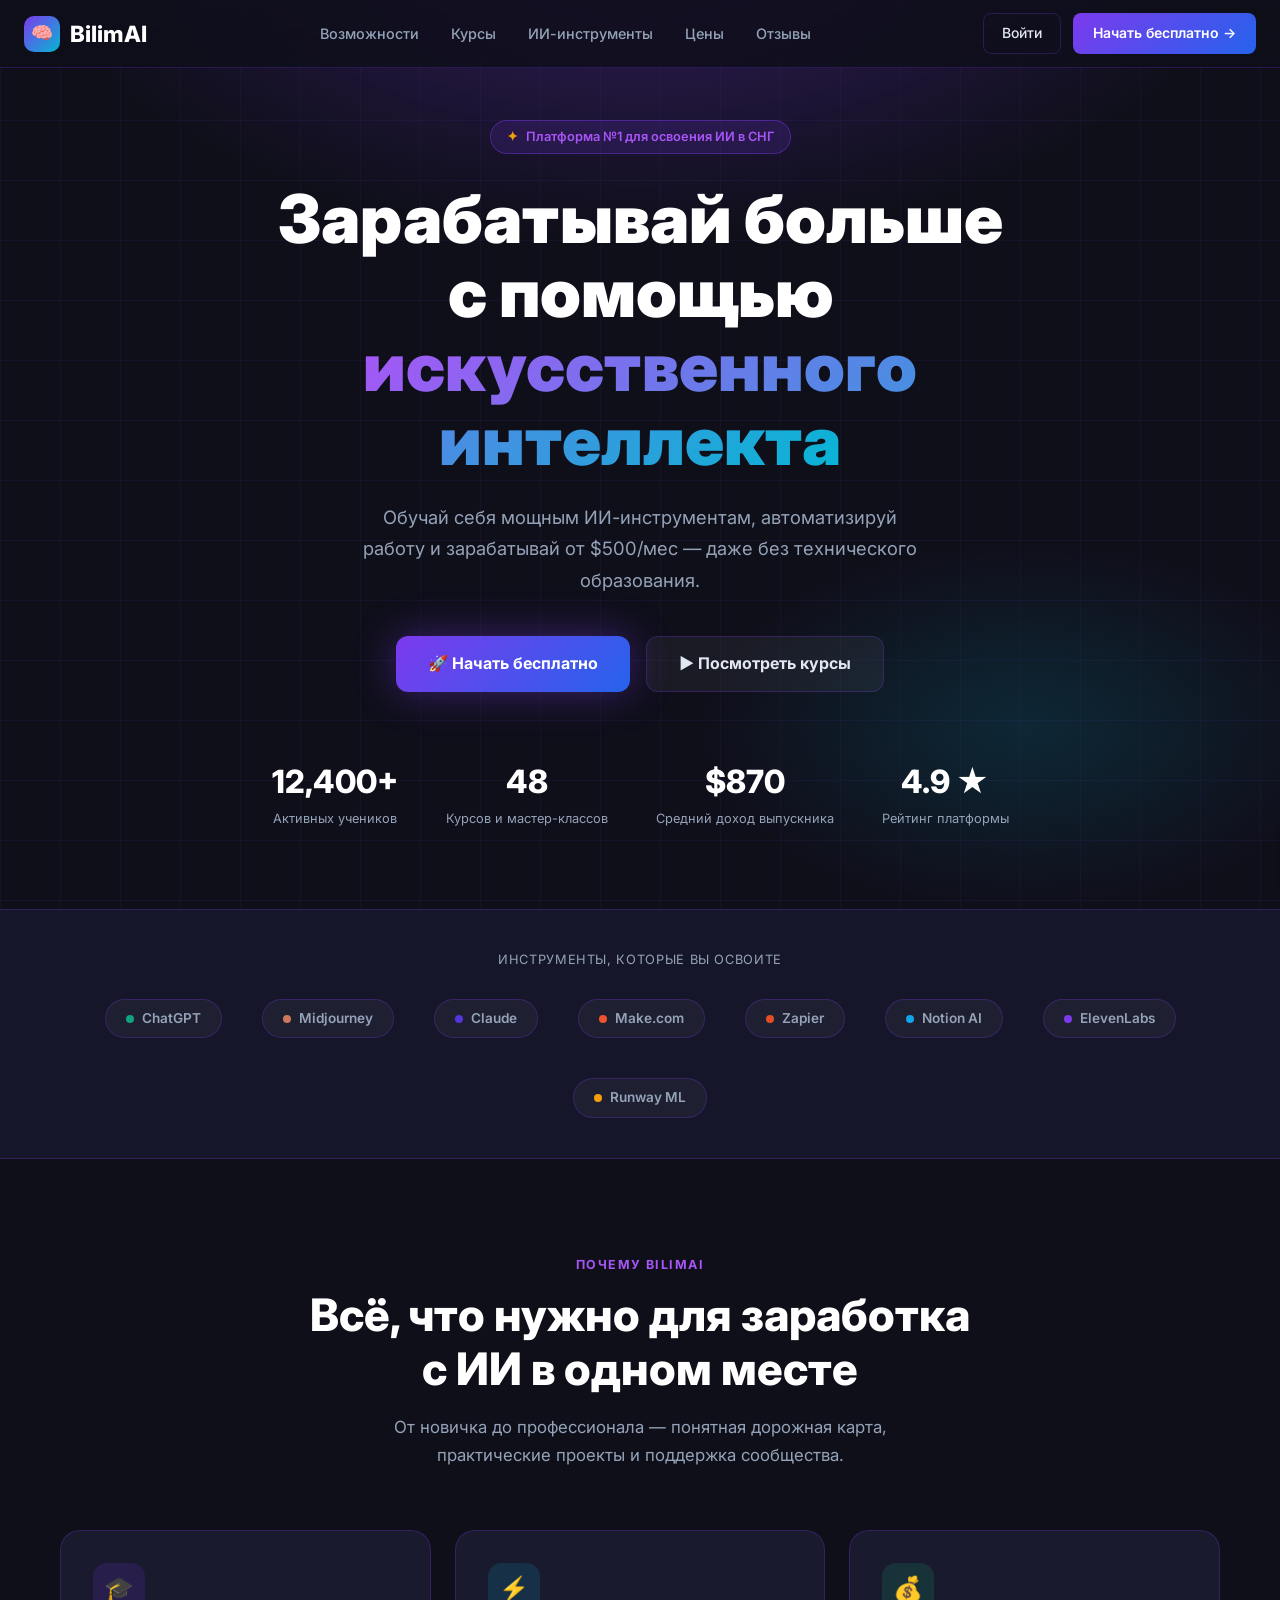
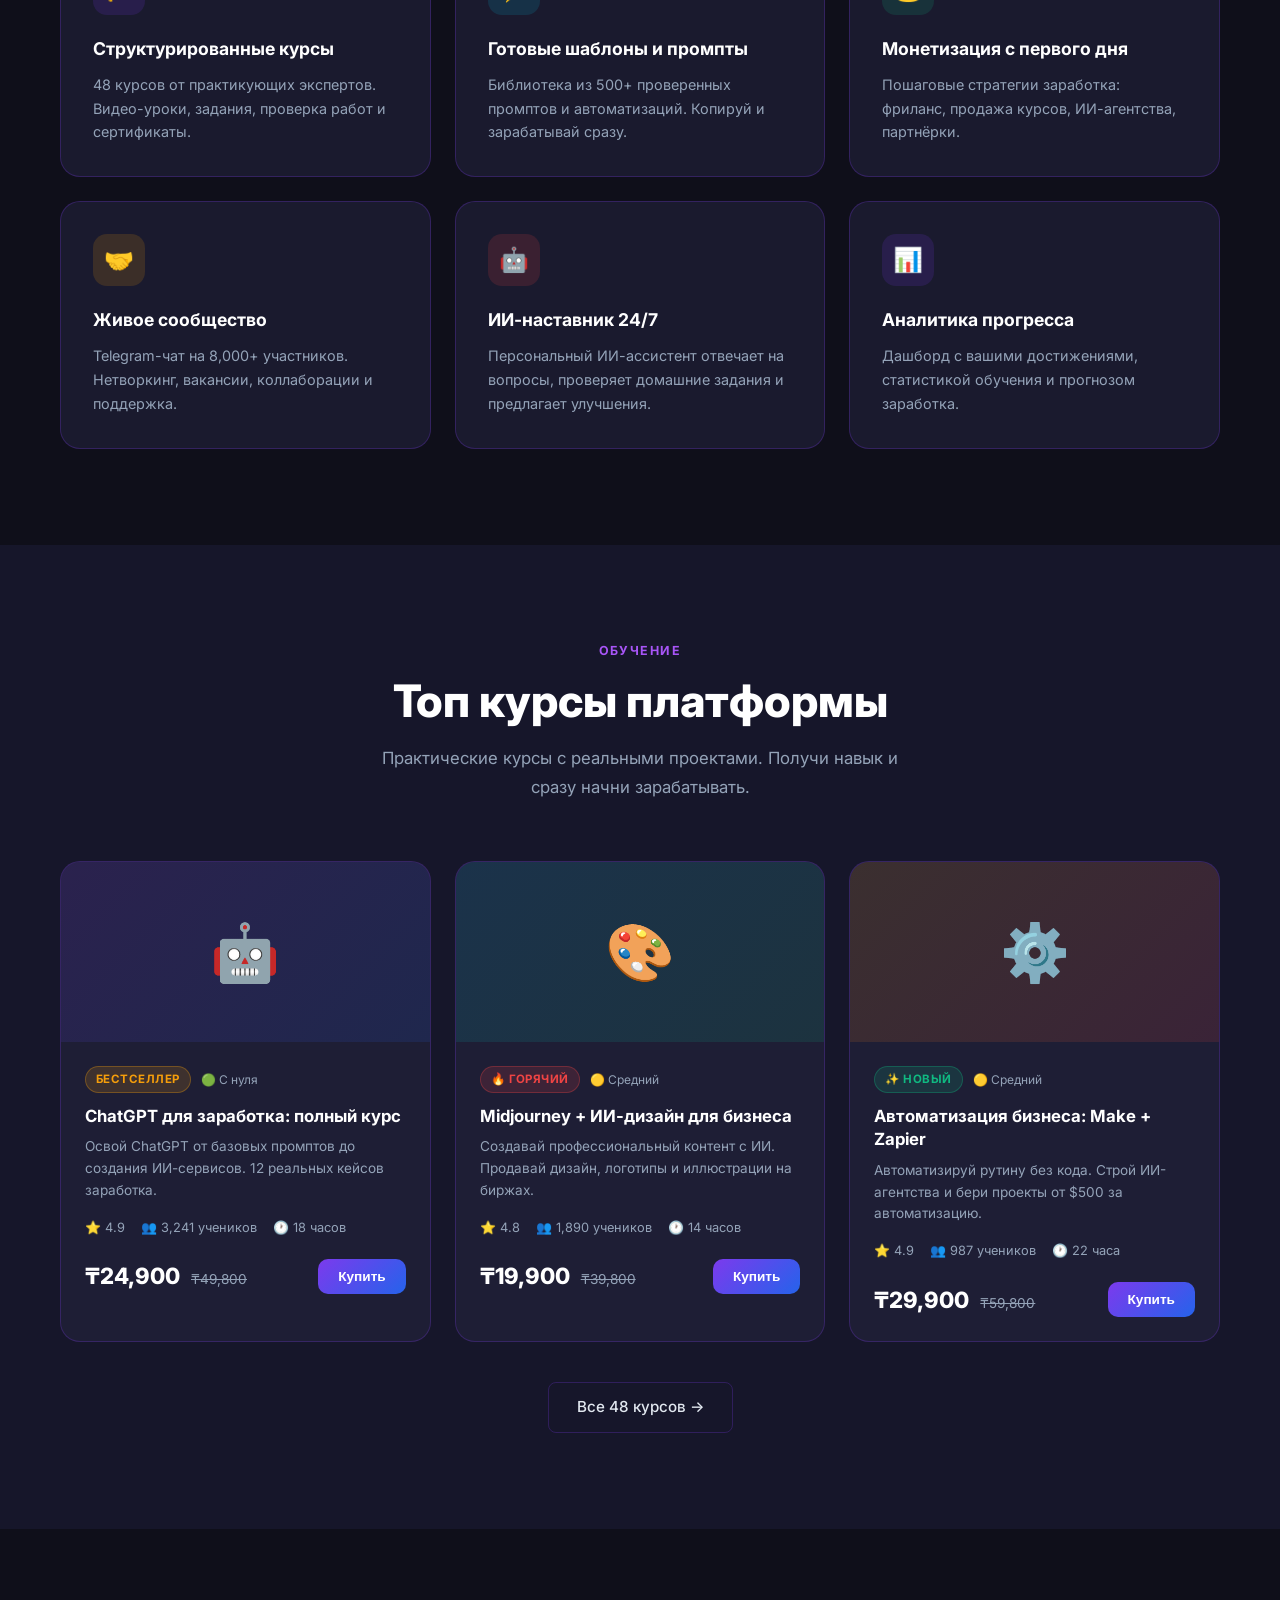
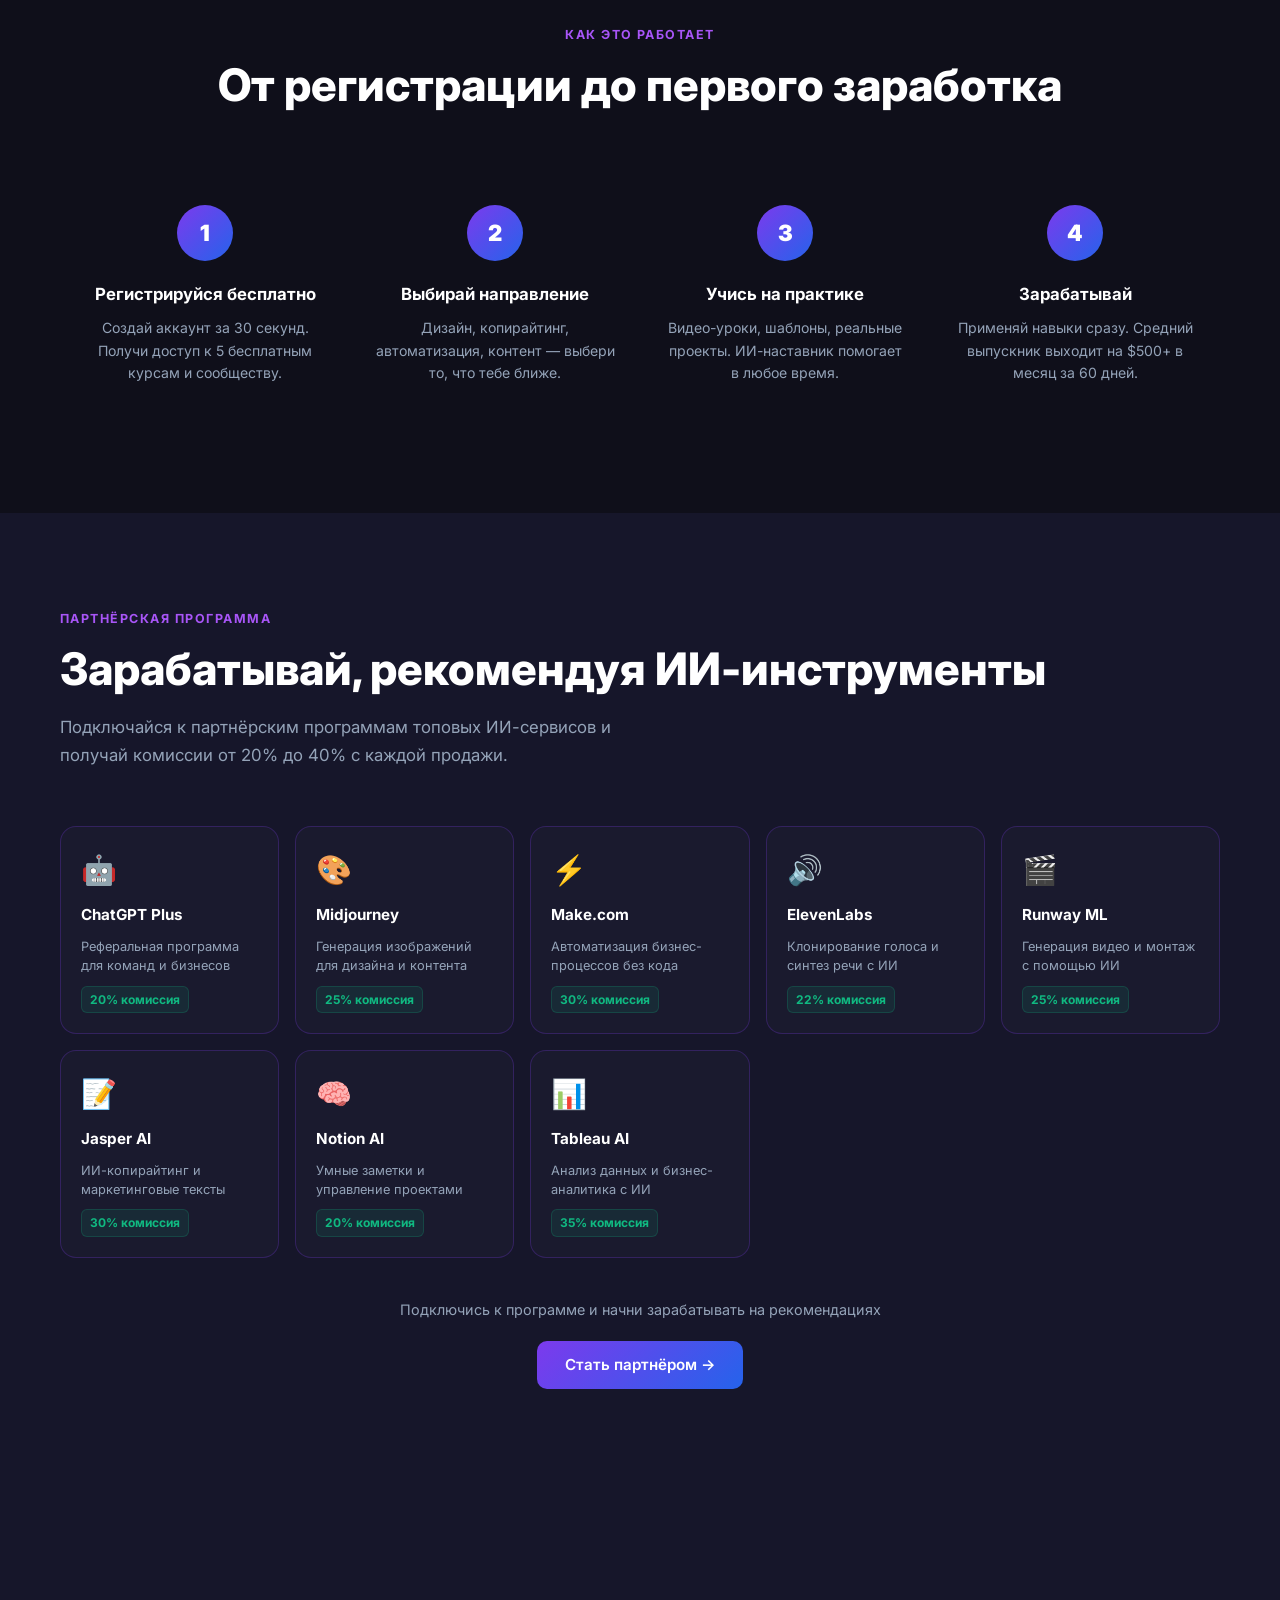
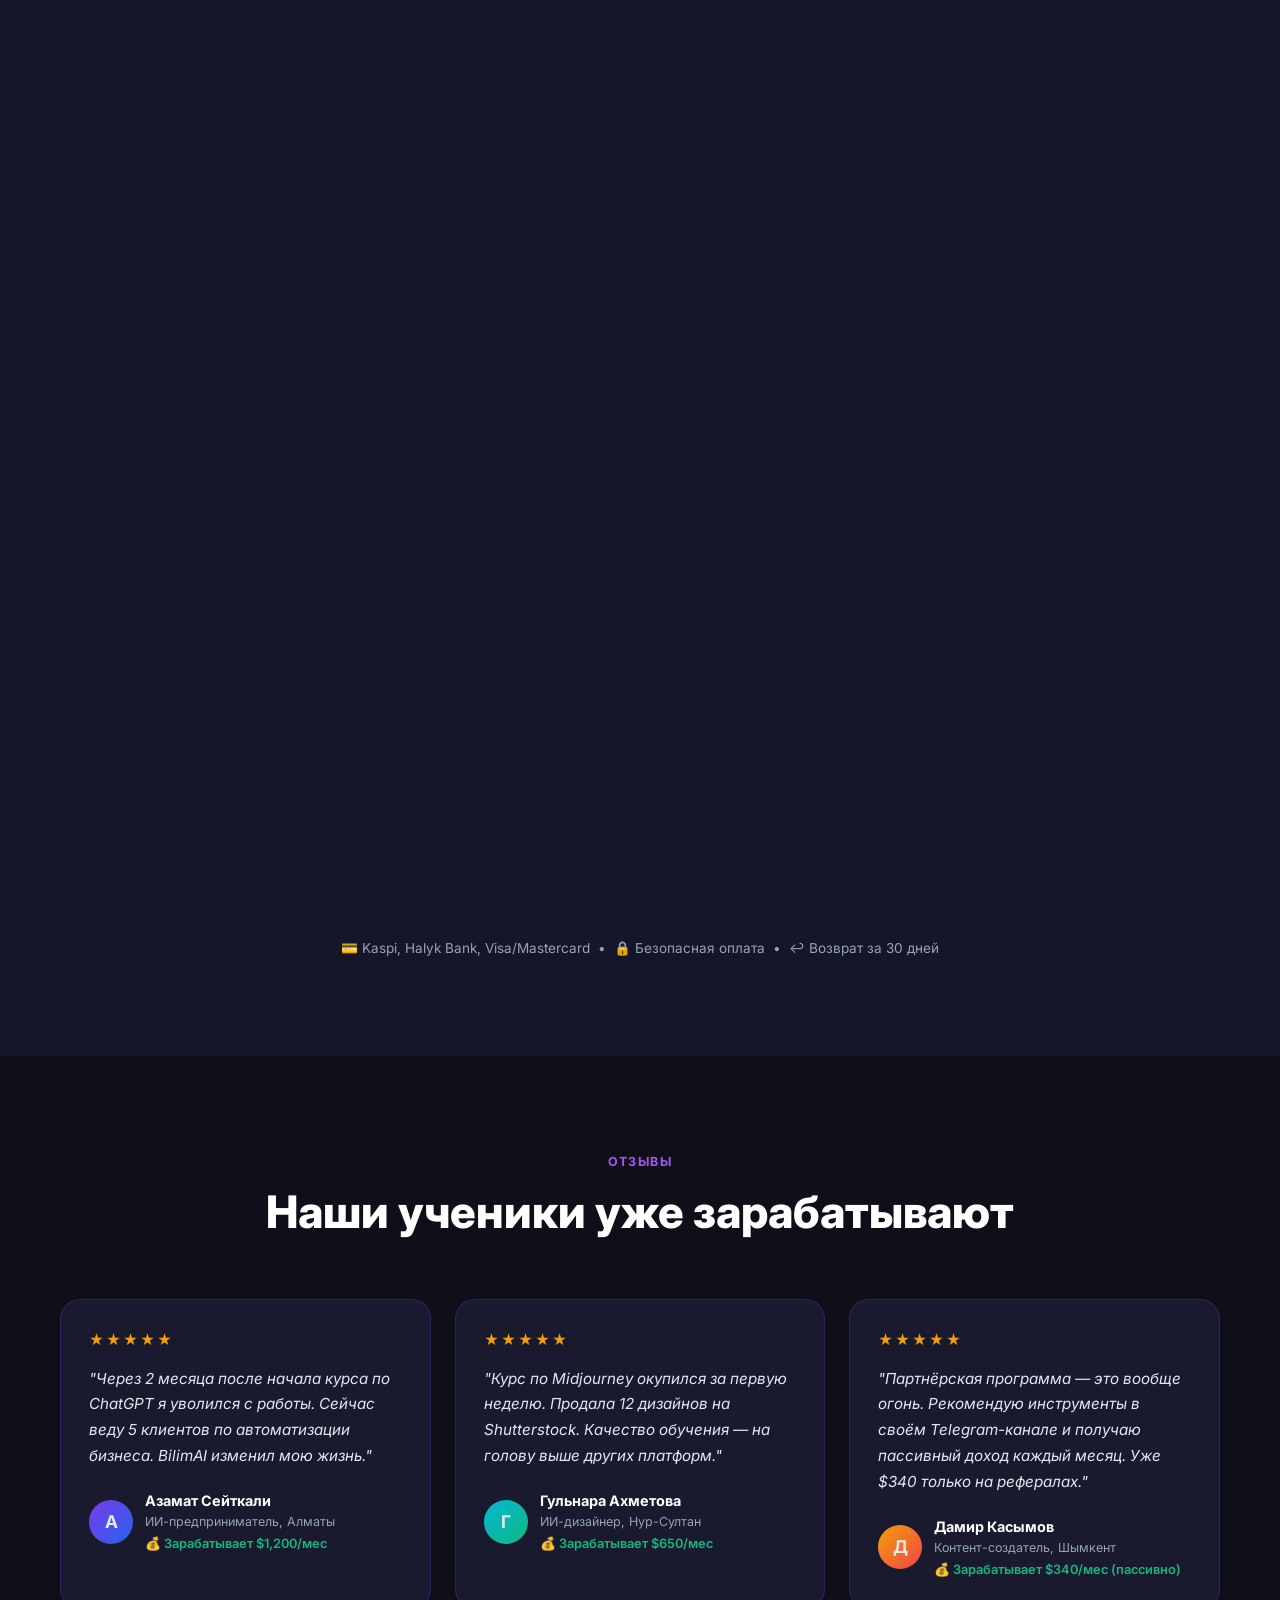
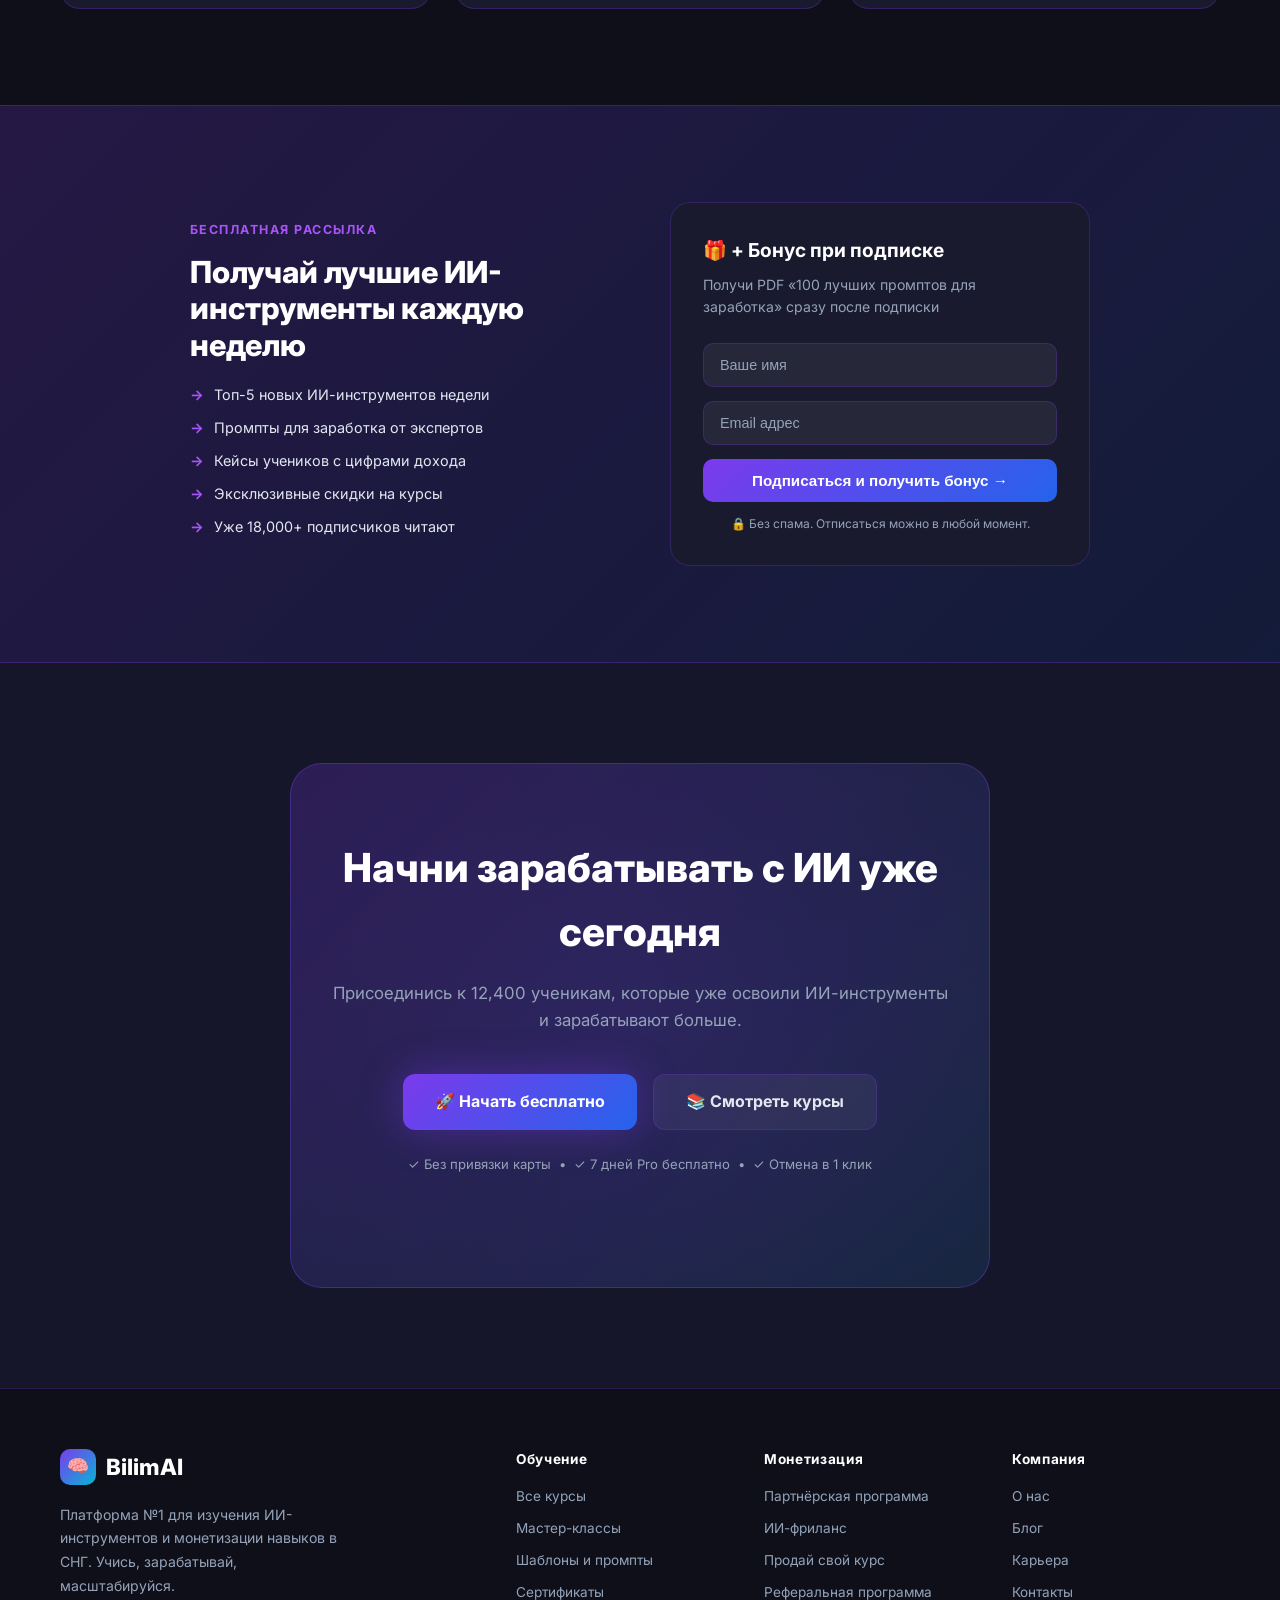
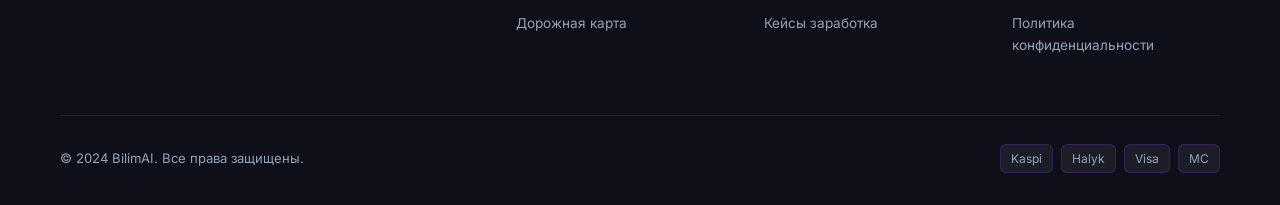
==== index.html @ b3bdb9f3 "Add BilimAI no-code monetized website Full single-page landing site for an AI education platform wit" ====
<!DOCTYPE html>
<html lang="ru">
<head>
  <meta charset="UTF-8" />
  <meta name="viewport" content="width=device-width, initial-scale=1.0" />
  <title>BilimAI — Освой ИИ и зарабатывай больше</title>
  <meta name="description" content="Лучшая платформа для изучения ИИ-инструментов. Курсы, автоматизация, заработок с ИИ." />
  <link rel="preconnect" href="https://fonts.googleapis.com" />
  <link href="https://fonts.googleapis.com/css2?family=Inter:wght@300;400;500;600;700;800;900&display=swap" rel="stylesheet" />
  <style>
    *, *::before, *::after { box-sizing: border-box; margin: 0; padding: 0; }

    :root {
      --purple: #7c3aed;
      --purple-light: #a855f7;
      --blue: #2563eb;
      --cyan: #06b6d4;
      --dark: #0f0f1a;
      --dark2: #16162a;
      --dark3: #1e1e35;
      --card: #1a1a2e;
      --border: rgba(124,58,237,0.25);
      --text: #e2e8f0;
      --muted: #94a3b8;
      --white: #ffffff;
      --green: #10b981;
      --gold: #f59e0b;
    }

    html { scroll-behavior: smooth; }

    body {
      font-family: 'Inter', sans-serif;
      background: var(--dark);
      color: var(--text);
      line-height: 1.6;
      overflow-x: hidden;
    }

    /* ─── NAV ─── */
    nav {
      position: fixed; top: 0; left: 0; right: 0; z-index: 100;
      background: rgba(15,15,26,0.85);
      backdrop-filter: blur(20px);
      border-bottom: 1px solid var(--border);
      padding: 0 24px;
      height: 68px;
      display: flex; align-items: center; justify-content: space-between;
    }
    .nav-logo {
      display: flex; align-items: center; gap: 10px;
      font-size: 1.4rem; font-weight: 800; color: var(--white);
      text-decoration: none;
    }
    .nav-logo .logo-icon {
      width: 36px; height: 36px;
      background: linear-gradient(135deg, var(--purple), var(--cyan));
      border-radius: 10px;
      display: flex; align-items: center; justify-content: center;
      font-size: 1.1rem;
    }
    .nav-links { display: flex; align-items: center; gap: 32px; }
    .nav-links a {
      color: var(--muted); text-decoration: none; font-size: 0.9rem;
      font-weight: 500; transition: color 0.2s;
    }
    .nav-links a:hover { color: var(--white); }
    .nav-actions { display: flex; align-items: center; gap: 12px; }
    .btn-ghost {
      padding: 8px 18px; border-radius: 8px; border: 1px solid var(--border);
      background: transparent; color: var(--text); font-size: 0.875rem;
      font-weight: 500; cursor: pointer; transition: all 0.2s;
      text-decoration: none; display: inline-flex; align-items: center;
    }
    .btn-ghost:hover { border-color: var(--purple-light); color: var(--white); }
    .btn-primary {
      padding: 9px 20px; border-radius: 8px; border: none;
      background: linear-gradient(135deg, var(--purple), var(--blue));
      color: var(--white); font-size: 0.875rem; font-weight: 600;
      cursor: pointer; transition: all 0.2s; text-decoration: none;
      display: inline-flex; align-items: center; gap: 6px;
    }
    .btn-primary:hover { opacity: 0.9; transform: translateY(-1px); box-shadow: 0 8px 25px rgba(124,58,237,0.4); }

    /* ─── HERO ─── */
    .hero {
      min-height: 100vh;
      display: flex; align-items: center; justify-content: center;
      text-align: center;
      padding: 120px 24px 80px;
      position: relative;
      overflow: hidden;
    }
    .hero-bg {
      position: absolute; inset: 0; z-index: 0;
      background:
        radial-gradient(ellipse 80% 60% at 50% -10%, rgba(124,58,237,0.35) 0%, transparent 60%),
        radial-gradient(ellipse 50% 40% at 80% 80%, rgba(6,182,212,0.15) 0%, transparent 50%);
    }
    .hero-grid {
      position: absolute; inset: 0; z-index: 0;
      background-image:
        linear-gradient(rgba(124,58,237,0.07) 1px, transparent 1px),
        linear-gradient(90deg, rgba(124,58,237,0.07) 1px, transparent 1px);
      background-size: 60px 60px;
    }
    .hero-content { position: relative; z-index: 1; max-width: 800px; }
    .hero-badge {
      display: inline-flex; align-items: center; gap: 8px;
      background: rgba(124,58,237,0.15); border: 1px solid rgba(124,58,237,0.4);
      border-radius: 100px; padding: 6px 16px; margin-bottom: 28px;
      font-size: 0.8rem; font-weight: 600; color: var(--purple-light);
    }
    .hero-badge::before { content: '✦'; color: var(--gold); }
    h1 {
      font-size: clamp(2.4rem, 6vw, 4.2rem);
      font-weight: 900; line-height: 1.1;
      color: var(--white); margin-bottom: 24px;
    }
    h1 .gradient-text {
      background: linear-gradient(135deg, var(--purple-light), var(--cyan));
      -webkit-background-clip: text; -webkit-text-fill-color: transparent;
      background-clip: text;
    }
    .hero-sub {
      font-size: 1.15rem; color: var(--muted); max-width: 560px;
      margin: 0 auto 40px; line-height: 1.7;
    }
    .hero-actions { display: flex; justify-content: center; gap: 16px; flex-wrap: wrap; }
    .btn-hero {
      padding: 14px 32px; border-radius: 12px; font-size: 1rem;
      font-weight: 700; cursor: pointer; transition: all 0.25s;
      text-decoration: none; display: inline-flex; align-items: center; gap: 8px;
    }
    .btn-hero-main {
      background: linear-gradient(135deg, var(--purple), var(--blue));
      color: var(--white); border: none;
      box-shadow: 0 0 40px rgba(124,58,237,0.4);
    }
    .btn-hero-main:hover { transform: translateY(-2px); box-shadow: 0 12px 40px rgba(124,58,237,0.5); }
    .btn-hero-sec {
      background: rgba(255,255,255,0.05); border: 1px solid var(--border);
      color: var(--text);
    }
    .btn-hero-sec:hover { background: rgba(255,255,255,0.1); border-color: rgba(124,58,237,0.5); }
    .hero-stats {
      display: flex; justify-content: center; gap: 48px;
      margin-top: 64px; flex-wrap: wrap;
    }
    .stat { text-align: center; }
    .stat-num { font-size: 2rem; font-weight: 800; color: var(--white); }
    .stat-label { font-size: 0.8rem; color: var(--muted); margin-top: 2px; }

    /* ─── SECTIONS ─── */
    section { padding: 96px 24px; }
    .section-label {
      font-size: 0.78rem; font-weight: 700; letter-spacing: 0.12em;
      text-transform: uppercase; color: var(--purple-light); margin-bottom: 14px;
    }
    .section-title {
      font-size: clamp(1.8rem, 4vw, 2.8rem); font-weight: 800;
      color: var(--white); line-height: 1.2; margin-bottom: 16px;
    }
    .section-sub { font-size: 1.05rem; color: var(--muted); max-width: 560px; line-height: 1.7; }
    .container { max-width: 1160px; margin: 0 auto; }
    .text-center { text-align: center; }
    .text-center .section-sub { margin: 0 auto; }

    /* ─── LOGOS ─── */
    .logos-section {
      padding: 40px 24px;
      border-top: 1px solid var(--border);
      border-bottom: 1px solid var(--border);
      background: var(--dark2);
    }
    .logos-label { text-align: center; font-size: 0.8rem; color: var(--muted); margin-bottom: 28px; letter-spacing: 0.05em; }
    .logos-row {
      display: flex; justify-content: center; align-items: center;
      gap: 40px; flex-wrap: wrap;
    }
    .logo-pill {
      display: flex; align-items: center; gap: 8px;
      background: rgba(255,255,255,0.04); border: 1px solid var(--border);
      border-radius: 100px; padding: 8px 20px;
      font-size: 0.85rem; font-weight: 600; color: var(--muted);
      transition: all 0.2s;
    }
    .logo-pill:hover { color: var(--white); border-color: var(--purple-light); }
    .logo-pill .dot { width: 8px; height: 8px; border-radius: 50%; }

    /* ─── FEATURES ─── */
    .features-grid {
      display: grid; grid-template-columns: repeat(auto-fit, minmax(300px, 1fr));
      gap: 24px; margin-top: 60px;
    }
    .feature-card {
      background: var(--card); border: 1px solid var(--border);
      border-radius: 20px; padding: 32px;
      transition: all 0.3s; position: relative; overflow: hidden;
    }
    .feature-card::before {
      content: ''; position: absolute; inset: 0; border-radius: 20px;
      background: linear-gradient(135deg, rgba(124,58,237,0.08), transparent);
      opacity: 0; transition: opacity 0.3s;
    }
    .feature-card:hover { border-color: rgba(124,58,237,0.5); transform: translateY(-4px); }
    .feature-card:hover::before { opacity: 1; }
    .feature-icon {
      width: 52px; height: 52px; border-radius: 14px; margin-bottom: 20px;
      display: flex; align-items: center; justify-content: center;
      font-size: 1.5rem;
    }
    .feature-title { font-size: 1.1rem; font-weight: 700; color: var(--white); margin-bottom: 10px; }
    .feature-desc { font-size: 0.9rem; color: var(--muted); line-height: 1.65; }

    /* ─── COURSES ─── */
    .courses-section { background: var(--dark2); }
    .courses-grid {
      display: grid; grid-template-columns: repeat(auto-fit, minmax(320px, 1fr));
      gap: 24px; margin-top: 60px;
    }
    .course-card {
      background: var(--dark3); border: 1px solid var(--border);
      border-radius: 20px; overflow: hidden; transition: all 0.3s;
    }
    .course-card:hover { border-color: rgba(124,58,237,0.5); transform: translateY(-4px); box-shadow: 0 20px 50px rgba(0,0,0,0.4); }
    .course-thumb {
      height: 180px; display: flex; align-items: center; justify-content: center;
      font-size: 3.5rem; position: relative; overflow: hidden;
    }
    .course-body { padding: 24px; }
    .course-meta {
      display: flex; align-items: center; gap: 10px; margin-bottom: 12px;
    }
    .course-tag {
      font-size: 0.72rem; font-weight: 700; padding: 3px 10px;
      border-radius: 100px; letter-spacing: 0.04em;
    }
    .tag-hot { background: rgba(239,68,68,0.15); color: #ef4444; border: 1px solid rgba(239,68,68,0.3); }
    .tag-new { background: rgba(16,185,129,0.15); color: #10b981; border: 1px solid rgba(16,185,129,0.3); }
    .tag-bestseller { background: rgba(245,158,11,0.15); color: #f59e0b; border: 1px solid rgba(245,158,11,0.3); }
    .course-level { font-size: 0.75rem; color: var(--muted); }
    .course-title { font-size: 1.05rem; font-weight: 700; color: var(--white); margin-bottom: 8px; line-height: 1.4; }
    .course-desc { font-size: 0.85rem; color: var(--muted); margin-bottom: 16px; line-height: 1.6; }
    .course-stats { display: flex; gap: 16px; margin-bottom: 20px; }
    .course-stat { font-size: 0.8rem; color: var(--muted); display: flex; align-items: center; gap: 4px; }
    .course-footer { display: flex; align-items: center; justify-content: space-between; }
    .course-price { font-size: 1.4rem; font-weight: 800; color: var(--white); }
    .course-price span { font-size: 0.85rem; color: var(--muted); text-decoration: line-through; margin-left: 6px; font-weight: 400; }
    .btn-course {
      padding: 10px 20px; border-radius: 10px; font-size: 0.85rem; font-weight: 600;
      background: linear-gradient(135deg, var(--purple), var(--blue));
      color: var(--white); border: none; cursor: pointer; transition: all 0.2s;
    }
    .btn-course:hover { opacity: 0.9; transform: translateY(-1px); }

    /* ─── TOOLS ─── */
    .tools-grid {
      display: grid; grid-template-columns: repeat(auto-fill, minmax(200px, 1fr));
      gap: 16px; margin-top: 56px;
    }
    .tool-card {
      background: var(--card); border: 1px solid var(--border);
      border-radius: 16px; padding: 20px;
      display: flex; flex-direction: column; gap: 10px;
      transition: all 0.2s; cursor: pointer; text-decoration: none;
    }
    .tool-card:hover { border-color: rgba(124,58,237,0.5); transform: translateY(-3px); }
    .tool-icon { font-size: 1.8rem; }
    .tool-name { font-size: 0.95rem; font-weight: 700; color: var(--white); }
    .tool-desc { font-size: 0.8rem; color: var(--muted); line-height: 1.5; }
    .tool-commission {
      font-size: 0.75rem; font-weight: 700; color: var(--green);
      background: rgba(16,185,129,0.1); border: 1px solid rgba(16,185,129,0.2);
      border-radius: 6px; padding: 3px 8px; align-self: flex-start;
    }

    /* ─── PRICING ─── */
    .pricing-section { background: var(--dark2); }
    .pricing-toggle {
      display: flex; align-items: center; justify-content: center;
      gap: 12px; margin: 32px 0 56px;
    }
    .toggle-label { font-size: 0.9rem; color: var(--muted); }
    .toggle-switch {
      width: 52px; height: 28px; background: var(--purple); border-radius: 100px;
      position: relative; cursor: pointer; transition: background 0.2s;
    }
    .toggle-switch::after {
      content: ''; position: absolute; top: 4px; left: 4px;
      width: 20px; height: 20px; background: white; border-radius: 50%;
      transition: transform 0.2s; transform: translateX(24px);
    }
    .discount-badge {
      background: rgba(16,185,129,0.15); color: var(--green);
      border: 1px solid rgba(16,185,129,0.3); border-radius: 100px;
      font-size: 0.75rem; font-weight: 700; padding: 3px 10px;
    }
    .pricing-grid {
      display: grid; grid-template-columns: repeat(auto-fit, minmax(280px, 1fr));
      gap: 24px; max-width: 960px; margin: 0 auto;
    }
    .price-card {
      background: var(--card); border: 1px solid var(--border);
      border-radius: 24px; padding: 36px; position: relative; overflow: hidden;
    }
    .price-card.featured {
      border-color: var(--purple);
      background: linear-gradient(135deg, rgba(124,58,237,0.15), rgba(37,99,235,0.1));
    }
    .price-card.featured::before {
      content: 'ПОПУЛЯРНЫЙ';
      position: absolute; top: 20px; right: -30px;
      background: linear-gradient(135deg, var(--purple), var(--blue));
      color: white; font-size: 0.65rem; font-weight: 800; letter-spacing: 0.1em;
      padding: 5px 40px; transform: rotate(35deg);
    }
    .plan-name { font-size: 0.85rem; font-weight: 700; color: var(--muted); letter-spacing: 0.1em; text-transform: uppercase; margin-bottom: 12px; }
    .plan-price { font-size: 3rem; font-weight: 900; color: var(--white); line-height: 1; margin-bottom: 4px; }
    .plan-price sup { font-size: 1.2rem; font-weight: 600; }
    .plan-period { font-size: 0.85rem; color: var(--muted); margin-bottom: 28px; }
    .plan-desc { font-size: 0.9rem; color: var(--muted); margin-bottom: 28px; line-height: 1.6; }
    .plan-features { list-style: none; margin-bottom: 32px; }
    .plan-features li {
      display: flex; align-items: flex-start; gap: 10px;
      font-size: 0.9rem; color: var(--text); margin-bottom: 12px;
    }
    .plan-features li .check { color: var(--green); font-size: 1rem; flex-shrink: 0; margin-top: 1px; }
    .plan-features li .cross { color: #475569; font-size: 1rem; flex-shrink: 0; margin-top: 1px; }
    .btn-plan {
      width: 100%; padding: 13px; border-radius: 12px; font-size: 0.95rem;
      font-weight: 700; cursor: pointer; transition: all 0.2s; border: none;
    }
    .btn-plan-outline {
      background: transparent; color: var(--text);
      border: 1px solid var(--border);
    }
    .btn-plan-outline:hover { border-color: var(--purple-light); color: var(--white); }
    .btn-plan-filled {
      background: linear-gradient(135deg, var(--purple), var(--blue));
      color: white; box-shadow: 0 0 30px rgba(124,58,237,0.3);
    }
    .btn-plan-filled:hover { transform: translateY(-2px); box-shadow: 0 10px 40px rgba(124,58,237,0.5); }

    /* ─── TESTIMONIALS ─── */
    .testimonials-grid {
      display: grid; grid-template-columns: repeat(auto-fit, minmax(300px, 1fr));
      gap: 24px; margin-top: 60px;
    }
    .testimonial {
      background: var(--card); border: 1px solid var(--border);
      border-radius: 20px; padding: 28px;
    }
    .stars { color: var(--gold); font-size: 0.9rem; margin-bottom: 14px; letter-spacing: 2px; }
    .testimonial-text { font-size: 0.95rem; color: var(--text); line-height: 1.7; margin-bottom: 20px; font-style: italic; }
    .testimonial-author { display: flex; align-items: center; gap: 12px; }
    .author-avatar {
      width: 44px; height: 44px; border-radius: 50%;
      display: flex; align-items: center; justify-content: center;
      font-size: 1.1rem; font-weight: 700; flex-shrink: 0;
    }
    .author-name { font-size: 0.9rem; font-weight: 700; color: var(--white); }
    .author-role { font-size: 0.78rem; color: var(--muted); }
    .author-earn { font-size: 0.8rem; color: var(--green); font-weight: 600; margin-top: 2px; }

    /* ─── NEWSLETTER ─── */
    .newsletter-section {
      background: linear-gradient(135deg, rgba(124,58,237,0.2), rgba(37,99,235,0.15));
      border-top: 1px solid rgba(124,58,237,0.3);
      border-bottom: 1px solid rgba(124,58,237,0.3);
    }
    .newsletter-inner {
      display: grid; grid-template-columns: 1fr 1fr; gap: 60px; align-items: center;
      max-width: 900px; margin: 0 auto;
    }
    .newsletter-perks { list-style: none; margin-top: 20px; }
    .newsletter-perks li {
      display: flex; align-items: center; gap: 10px;
      font-size: 0.9rem; color: var(--text); margin-bottom: 10px;
    }
    .newsletter-perks li::before { content: '→'; color: var(--purple-light); font-weight: 700; }
    .newsletter-form { display: flex; flex-direction: column; gap: 14px; }
    .input-field {
      width: 100%; padding: 13px 16px; border-radius: 10px;
      background: rgba(255,255,255,0.06); border: 1px solid var(--border);
      color: var(--white); font-size: 0.9rem; outline: none;
      transition: border-color 0.2s;
    }
    .input-field::placeholder { color: var(--muted); }
    .input-field:focus { border-color: var(--purple-light); }
    .btn-subscribe {
      width: 100%; padding: 13px; border-radius: 10px; border: none;
      background: linear-gradient(135deg, var(--purple), var(--blue));
      color: white; font-size: 0.95rem; font-weight: 700; cursor: pointer;
      transition: all 0.2s;
    }
    .btn-subscribe:hover { transform: translateY(-2px); box-shadow: 0 10px 30px rgba(124,58,237,0.4); }
    .form-note { font-size: 0.75rem; color: var(--muted); text-align: center; }

    /* ─── HOW IT WORKS ─── */
    .steps-grid {
      display: grid; grid-template-columns: repeat(auto-fit, minmax(240px, 1fr));
      gap: 0; margin-top: 60px; position: relative;
    }
    .step {
      text-align: center; padding: 32px 24px; position: relative;
    }
    .step-num {
      width: 56px; height: 56px; border-radius: 50%;
      background: linear-gradient(135deg, var(--purple), var(--blue));
      color: white; font-size: 1.4rem; font-weight: 900;
      display: flex; align-items: center; justify-content: center;
      margin: 0 auto 20px; position: relative; z-index: 1;
    }
    .step-title { font-size: 1.05rem; font-weight: 700; color: var(--white); margin-bottom: 10px; }
    .step-desc { font-size: 0.88rem; color: var(--muted); line-height: 1.6; }

    /* ─── CTA ─── */
    .cta-section {
      text-align: center; padding: 100px 24px;
      background: var(--dark2);
    }
    .cta-card {
      background: linear-gradient(135deg, rgba(124,58,237,0.2), rgba(6,182,212,0.1));
      border: 1px solid rgba(124,58,237,0.4); border-radius: 32px;
      padding: 72px 40px; max-width: 700px; margin: 0 auto;
      position: relative; overflow: hidden;
    }
    .cta-card::before {
      content: ''; position: absolute;
      top: -50%; left: -50%; width: 200%; height: 200%;
      background: radial-gradient(ellipse at center, rgba(124,58,237,0.15) 0%, transparent 60%);
      animation: pulse-glow 4s ease-in-out infinite;
    }
    @keyframes pulse-glow {
      0%, 100% { transform: scale(1); opacity: 1; }
      50% { transform: scale(1.1); opacity: 0.7; }
    }
    .cta-card h2 { font-size: clamp(1.8rem, 4vw, 2.5rem); font-weight: 800; color: var(--white); margin-bottom: 16px; position: relative; }
    .cta-card p { font-size: 1.05rem; color: var(--muted); margin-bottom: 40px; line-height: 1.6; position: relative; }
    .cta-actions { display: flex; justify-content: center; gap: 16px; flex-wrap: wrap; position: relative; }

    /* ─── FOOTER ─── */
    footer {
      background: var(--dark); border-top: 1px solid var(--border);
      padding: 60px 24px 32px;
    }
    .footer-grid {
      display: grid; grid-template-columns: 2fr 1fr 1fr 1fr;
      gap: 40px; max-width: 1160px; margin: 0 auto 48px;
    }
    .footer-brand p { font-size: 0.88rem; color: var(--muted); line-height: 1.7; margin-top: 14px; max-width: 280px; }
    .footer-col h4 { font-size: 0.85rem; font-weight: 700; color: var(--white); margin-bottom: 16px; letter-spacing: 0.05em; }
    .footer-col a {
      display: block; font-size: 0.85rem; color: var(--muted);
      text-decoration: none; margin-bottom: 10px; transition: color 0.2s;
    }
    .footer-col a:hover { color: var(--white); }
    .footer-bottom {
      max-width: 1160px; margin: 0 auto;
      display: flex; justify-content: space-between; align-items: center;
      border-top: 1px solid var(--border); padding-top: 28px;
      font-size: 0.82rem; color: var(--muted); flex-wrap: wrap; gap: 12px;
    }
    .footer-payment { display: flex; gap: 8px; }
    .payment-icon {
      padding: 4px 10px; background: rgba(255,255,255,0.06);
      border: 1px solid var(--border); border-radius: 6px;
      font-size: 0.75rem; color: var(--muted);
    }

    /* ─── NOTIFICATION ─── */
    .notification {
      position: fixed; bottom: 24px; right: 24px; z-index: 999;
      background: var(--card); border: 1px solid var(--green);
      border-radius: 14px; padding: 16px 20px; max-width: 320px;
      display: flex; align-items: flex-start; gap: 12px;
      box-shadow: 0 20px 50px rgba(0,0,0,0.5);
      animation: slide-in 0.4s ease; transform: translateX(400px);
    }
    .notification.show { transform: translateX(0); }
    @keyframes slide-in { from { transform: translateX(400px); } to { transform: translateX(0); } }
    .notif-icon { font-size: 1.3rem; flex-shrink: 0; }
    .notif-text { font-size: 0.85rem; color: var(--text); line-height: 1.5; }
    .notif-name { font-weight: 700; color: var(--white); }
    .notif-close {
      background: none; border: none; color: var(--muted); cursor: pointer;
      font-size: 1rem; flex-shrink: 0; padding: 0; margin-left: auto;
    }

    /* ─── MOBILE ─── */
    .hamburger { display: none; flex-direction: column; gap: 5px; cursor: pointer; padding: 4px; }
    .hamburger span { width: 24px; height: 2px; background: var(--text); border-radius: 2px; }

    @media (max-width: 768px) {
      .nav-links, .nav-actions .btn-ghost { display: none; }
      .hamburger { display: flex; }
      .footer-grid { grid-template-columns: 1fr 1fr; }
      .newsletter-inner { grid-template-columns: 1fr; }
      .hero-stats { gap: 28px; }
      .stat-num { font-size: 1.5rem; }
    }
    @media (max-width: 480px) {
      .footer-grid { grid-template-columns: 1fr; }
      .pricing-grid { grid-template-columns: 1fr; }
      nav { padding: 0 16px; }
    }

    /* ─── SCROLL ANIMATIONS ─── */
    .fade-up {
      opacity: 0; transform: translateY(30px);
      transition: opacity 0.6s ease, transform 0.6s ease;
    }
    .fade-up.visible { opacity: 1; transform: translateY(0); }

    /* ─── FLOATING PARTICLES ─── */
    .particles { position: absolute; inset: 0; overflow: hidden; z-index: 0; pointer-events: none; }
    .particle {
      position: absolute; width: 3px; height: 3px;
      background: var(--purple-light); border-radius: 50%;
      animation: float-particle linear infinite;
      opacity: 0;
    }
    @keyframes float-particle {
      0% { transform: translateY(100vh) translateX(0); opacity: 0; }
      10% { opacity: 0.6; }
      90% { opacity: 0.3; }
      100% { transform: translateY(-100px) translateX(50px); opacity: 0; }
    }
  </style>
</head>
<body>

<!-- NAV -->
<nav>
  <a href="#" class="nav-logo">
    <div class="logo-icon">🧠</div>
    BilimAI
  </a>
  <div class="nav-links">
    <a href="#features">Возможности</a>
    <a href="#courses">Курсы</a>
    <a href="#tools">ИИ-инструменты</a>
    <a href="#pricing">Цены</a>
    <a href="#reviews">Отзывы</a>
  </div>
  <div class="nav-actions">
    <a href="#" class="btn-ghost">Войти</a>
    <a href="#pricing" class="btn-primary">Начать бесплатно →</a>
  </div>
  <div class="hamburger" onclick="toggleMenu()">
    <span></span><span></span><span></span>
  </div>
</nav>

<!-- HERO -->
<section class="hero">
  <div class="hero-bg"></div>
  <div class="hero-grid"></div>
  <div class="particles" id="particles"></div>
  <div class="hero-content">
    <div class="hero-badge">Платформа №1 для освоения ИИ в СНГ</div>
    <h1>
      Зарабатывай больше<br>
      с помощью <span class="gradient-text">искусственного интеллекта</span>
    </h1>
    <p class="hero-sub">
      Обучай себя мощным ИИ-инструментам, автоматизируй работу и зарабатывай
      от $500/мес — даже без технического образования.
    </p>
    <div class="hero-actions">
      <a href="#pricing" class="btn-hero btn-hero-main">
        🚀 Начать бесплатно
      </a>
      <a href="#courses" class="btn-hero btn-hero-sec">
        ▶ Посмотреть курсы
      </a>
    </div>
    <div class="hero-stats">
      <div class="stat">
        <div class="stat-num">12,400+</div>
        <div class="stat-label">Активных учеников</div>
      </div>
      <div class="stat">
        <div class="stat-num">48</div>
        <div class="stat-label">Курсов и мастер-классов</div>
      </div>
      <div class="stat">
        <div class="stat-num">$870</div>
        <div class="stat-label">Средний доход выпускника</div>
      </div>
      <div class="stat">
        <div class="stat-num">4.9 ★</div>
        <div class="stat-label">Рейтинг платформы</div>
      </div>
    </div>
  </div>
</section>

<!-- LOGOS -->
<div class="logos-section">
  <p class="logos-label">ИНСТРУМЕНТЫ, КОТОРЫЕ ВЫ ОСВОИТЕ</p>
  <div class="logos-row">
    <div class="logo-pill"><div class="dot" style="background:#10a37f"></div>ChatGPT</div>
    <div class="logo-pill"><div class="dot" style="background:#cc785c"></div>Midjourney</div>
    <div class="logo-pill"><div class="dot" style="background:#5436da"></div>Claude</div>
    <div class="logo-pill"><div class="dot" style="background:#f0532d"></div>Make.com</div>
    <div class="logo-pill"><div class="dot" style="background:#e44d26"></div>Zapier</div>
    <div class="logo-pill"><div class="dot" style="background:#0ea5e9"></div>Notion AI</div>
    <div class="logo-pill"><div class="dot" style="background:#7c3aed"></div>ElevenLabs</div>
    <div class="logo-pill"><div class="dot" style="background:#f59e0b"></div>Runway ML</div>
  </div>
</div>

<!-- FEATURES -->
<section id="features">
  <div class="container">
    <div class="text-center fade-up">
      <div class="section-label">Почему BilimAI</div>
      <h2 class="section-title">Всё, что нужно для заработка<br>с ИИ в одном месте</h2>
      <p class="section-sub">От новичка до профессионала — понятная дорожная карта, практические проекты и поддержка сообщества.</p>
    </div>
    <div class="features-grid">
      <div class="feature-card fade-up">
        <div class="feature-icon" style="background: rgba(124,58,237,0.15);">🎓</div>
        <div class="feature-title">Структурированные курсы</div>
        <div class="feature-desc">48 курсов от практикующих экспертов. Видео-уроки, задания, проверка работ и сертификаты.</div>
      </div>
      <div class="feature-card fade-up">
        <div class="feature-icon" style="background: rgba(6,182,212,0.15);">⚡</div>
        <div class="feature-title">Готовые шаблоны и промпты</div>
        <div class="feature-desc">Библиотека из 500+ проверенных промптов и автоматизаций. Копируй и зарабатывай сразу.</div>
      </div>
      <div class="feature-card fade-up">
        <div class="feature-icon" style="background: rgba(16,185,129,0.15);">💰</div>
        <div class="feature-title">Монетизация с первого дня</div>
        <div class="feature-desc">Пошаговые стратегии заработка: фриланс, продажа курсов, ИИ-агентства, партнёрки.</div>
      </div>
      <div class="feature-card fade-up">
        <div class="feature-icon" style="background: rgba(245,158,11,0.15);">🤝</div>
        <div class="feature-title">Живое сообщество</div>
        <div class="feature-desc">Telegram-чат на 8,000+ участников. Нетворкинг, вакансии, коллаборации и поддержка.</div>
      </div>
      <div class="feature-card fade-up">
        <div class="feature-icon" style="background: rgba(239,68,68,0.15);">🤖</div>
        <div class="feature-title">ИИ-наставник 24/7</div>
        <div class="feature-desc">Персональный ИИ-ассистент отвечает на вопросы, проверяет домашние задания и предлагает улучшения.</div>
      </div>
      <div class="feature-card fade-up">
        <div class="feature-icon" style="background: rgba(124,58,237,0.15);">📊</div>
        <div class="feature-title">Аналитика прогресса</div>
        <div class="feature-desc">Дашборд с вашими достижениями, статистикой обучения и прогнозом заработка.</div>
      </div>
    </div>
  </div>
</section>

<!-- COURSES -->
<section id="courses" class="courses-section">
  <div class="container">
    <div class="text-center fade-up">
      <div class="section-label">Обучение</div>
      <h2 class="section-title">Топ курсы платформы</h2>
      <p class="section-sub">Практические курсы с реальными проектами. Получи навык и сразу начни зарабатывать.</p>
    </div>
    <div class="courses-grid">
      <div class="course-card fade-up">
        <div class="course-thumb" style="background: linear-gradient(135deg, #7c3aed22, #2563eb22);">🤖</div>
        <div class="course-body">
          <div class="course-meta">
            <span class="course-tag tag-bestseller">БЕСТСЕЛЛЕР</span>
            <span class="course-level">🟢 С нуля</span>
          </div>
          <div class="course-title">ChatGPT для заработка: полный курс</div>
          <div class="course-desc">Освой ChatGPT от базовых промптов до создания ИИ-сервисов. 12 реальных кейсов заработка.</div>
          <div class="course-stats">
            <span class="course-stat">⭐ 4.9</span>
            <span class="course-stat">👥 3,241 учеников</span>
            <span class="course-stat">🕐 18 часов</span>
          </div>
          <div class="course-footer">
            <div class="course-price">₸24,900 <span>₸49,800</span></div>
            <button class="btn-course" onclick="addToCart(this)">Купить</button>
          </div>
        </div>
      </div>
      <div class="course-card fade-up">
        <div class="course-thumb" style="background: linear-gradient(135deg, #06b6d422, #10b98122);">🎨</div>
        <div class="course-body">
          <div class="course-meta">
            <span class="course-tag tag-hot">🔥 ГОРЯЧИЙ</span>
            <span class="course-level">🟡 Средний</span>
          </div>
          <div class="course-title">Midjourney + ИИ-дизайн для бизнеса</div>
          <div class="course-desc">Создавай профессиональный контент с ИИ. Продавай дизайн, логотипы и иллюстрации на биржах.</div>
          <div class="course-stats">
            <span class="course-stat">⭐ 4.8</span>
            <span class="course-stat">👥 1,890 учеников</span>
            <span class="course-stat">🕐 14 часов</span>
          </div>
          <div class="course-footer">
            <div class="course-price">₸19,900 <span>₸39,800</span></div>
            <button class="btn-course" onclick="addToCart(this)">Купить</button>
          </div>
        </div>
      </div>
      <div class="course-card fade-up">
        <div class="course-thumb" style="background: linear-gradient(135deg, #f59e0b22, #ef444422);">⚙️</div>
        <div class="course-body">
          <div class="course-meta">
            <span class="course-tag tag-new">✨ НОВЫЙ</span>
            <span class="course-level">🟡 Средний</span>
          </div>
          <div class="course-title">Автоматизация бизнеса: Make + Zapier</div>
          <div class="course-desc">Автоматизируй рутину без кода. Строй ИИ-агентства и бери проекты от $500 за автоматизацию.</div>
          <div class="course-stats">
            <span class="course-stat">⭐ 4.9</span>
            <span class="course-stat">👥 987 учеников</span>
            <span class="course-stat">🕐 22 часа</span>
          </div>
          <div class="course-footer">
            <div class="course-price">₸29,900 <span>₸59,800</span></div>
            <button class="btn-course" onclick="addToCart(this)">Купить</button>
          </div>
        </div>
      </div>
    </div>
    <div style="text-align:center; margin-top: 40px;">
      <a href="#" class="btn-ghost" style="font-size: 0.95rem; padding: 12px 28px;">Все 48 курсов →</a>
    </div>
  </div>
</section>

<!-- HOW IT WORKS -->
<section>
  <div class="container">
    <div class="text-center fade-up">
      <div class="section-label">Как это работает</div>
      <h2 class="section-title">От регистрации до первого заработка</h2>
    </div>
    <div class="steps-grid">
      <div class="step fade-up">
        <div class="step-num">1</div>
        <div class="step-title">Регистрируйся бесплатно</div>
        <div class="step-desc">Создай аккаунт за 30 секунд. Получи доступ к 5 бесплатным курсам и сообществу.</div>
      </div>
      <div class="step fade-up">
        <div class="step-num">2</div>
        <div class="step-title">Выбирай направление</div>
        <div class="step-desc">Дизайн, копирайтинг, автоматизация, контент — выбери то, что тебе ближе.</div>
      </div>
      <div class="step fade-up">
        <div class="step-num">3</div>
        <div class="step-title">Учись на практике</div>
        <div class="step-desc">Видео-уроки, шаблоны, реальные проекты. ИИ-наставник помогает в любое время.</div>
      </div>
      <div class="step fade-up">
        <div class="step-num">4</div>
        <div class="step-title">Зарабатывай</div>
        <div class="step-desc">Применяй навыки сразу. Средний выпускник выходит на $500+ в месяц за 60 дней.</div>
      </div>
    </div>
  </div>
</section>

<!-- AI TOOLS -->
<section id="tools" style="background: var(--dark2);">
  <div class="container">
    <div class="fade-up">
      <div class="section-label">Партнёрская программа</div>
      <h2 class="section-title">Зарабатывай, рекомендуя ИИ-инструменты</h2>
      <p class="section-sub">Подключайся к партнёрским программам топовых ИИ-сервисов и получай комиссии от 20% до 40% с каждой продажи.</p>
    </div>
    <div class="tools-grid">
      <a href="#" class="tool-card fade-up">
        <div class="tool-icon">🤖</div>
        <div class="tool-name">ChatGPT Plus</div>
        <div class="tool-desc">Реферальная программа для команд и бизнесов</div>
        <div class="tool-commission">20% комиссия</div>
      </a>
      <a href="#" class="tool-card fade-up">
        <div class="tool-icon">🎨</div>
        <div class="tool-name">Midjourney</div>
        <div class="tool-desc">Генерация изображений для дизайна и контента</div>
        <div class="tool-commission">25% комиссия</div>
      </a>
      <a href="#" class="tool-card fade-up">
        <div class="tool-icon">⚡</div>
        <div class="tool-name">Make.com</div>
        <div class="tool-desc">Автоматизация бизнес-процессов без кода</div>
        <div class="tool-commission">30% комиссия</div>
      </a>
      <a href="#" class="tool-card fade-up">
        <div class="tool-icon">🔊</div>
        <div class="tool-name">ElevenLabs</div>
        <div class="tool-desc">Клонирование голоса и синтез речи с ИИ</div>
        <div class="tool-commission">22% комиссия</div>
      </a>
      <a href="#" class="tool-card fade-up">
        <div class="tool-icon">🎬</div>
        <div class="tool-name">Runway ML</div>
        <div class="tool-desc">Генерация видео и монтаж с помощью ИИ</div>
        <div class="tool-commission">25% комиссия</div>
      </a>
      <a href="#" class="tool-card fade-up">
        <div class="tool-icon">📝</div>
        <div class="tool-name">Jasper AI</div>
        <div class="tool-desc">ИИ-копирайтинг и маркетинговые тексты</div>
        <div class="tool-commission">30% комиссия</div>
      </a>
      <a href="#" class="tool-card fade-up">
        <div class="tool-icon">🧠</div>
        <div class="tool-name">Notion AI</div>
        <div class="tool-desc">Умные заметки и управление проектами</div>
        <div class="tool-commission">20% комиссия</div>
      </a>
      <a href="#" class="tool-card fade-up">
        <div class="tool-icon">📊</div>
        <div class="tool-name">Tableau AI</div>
        <div class="tool-desc">Анализ данных и бизнес-аналитика с ИИ</div>
        <div class="tool-commission">35% комиссия</div>
      </a>
    </div>
    <div style="text-align:center; margin-top:40px;">
      <p style="color: var(--muted); font-size: 0.9rem; margin-bottom: 20px;">Подключись к программе и начни зарабатывать на рекомендациях</p>
      <a href="#pricing" class="btn-primary" style="padding: 12px 28px; font-size: 0.95rem; border-radius: 10px;">Стать партнёром →</a>
    </div>
  </div>
</section>

<!-- PRICING -->
<section id="pricing" class="pricing-section">
  <div class="container">
    <div class="text-center fade-up">
      <div class="section-label">Тарифы</div>
      <h2 class="section-title">Начни бесплатно, расти безлимитно</h2>
      <p class="section-sub">Выбери план под свои цели. Отмени в любое время.</p>
    </div>
    <div class="pricing-toggle fade-up">
      <span class="toggle-label">Ежемесячно</span>
      <div class="toggle-switch" onclick="togglePricing(this)"></div>
      <span class="toggle-label">Ежегодно</span>
      <span class="discount-badge">Скидка 40%</span>
    </div>
    <div class="pricing-grid">
      <!-- FREE -->
      <div class="price-card fade-up">
        <div class="plan-name">Старт</div>
        <div class="plan-price"><sup>₸</sup>0</div>
        <div class="plan-period">навсегда бесплатно</div>
        <div class="plan-desc">Для тех, кто хочет попробовать и познакомиться с платформой.</div>
        <ul class="plan-features">
          <li><span class="check">✓</span> 5 бесплатных курсов</li>
          <li><span class="check">✓</span> Доступ к сообществу</li>
          <li><span class="check">✓</span> 50 готовых промптов</li>
          <li><span class="check">✓</span> ИИ-наставник: 10 запросов/день</li>
          <li><span class="cross">✗</span> <span style="color:var(--muted)">Все курсы и мастер-классы</span></li>
          <li><span class="cross">✗</span> <span style="color:var(--muted)">Партнёрская программа</span></li>
          <li><span class="cross">✗</span> <span style="color:var(--muted)">Сертификаты</span></li>
        </ul>
        <button class="btn-plan btn-plan-outline" onclick="signUp('free')">Начать бесплатно</button>
      </div>
      <!-- PRO -->
      <div class="price-card featured fade-up">
        <div class="plan-name">Про</div>
        <div class="plan-price" id="pro-price"><sup>₸</sup>4,990</div>
        <div class="plan-period" id="pro-period">в месяц</div>
        <div class="plan-desc">Для тех, кто серьёзно хочет зарабатывать с ИИ.</div>
        <ul class="plan-features">
          <li><span class="check">✓</span> Все 48 курсов и мастер-классов</li>
          <li><span class="check">✓</span> 500+ шаблонов и промптов</li>
          <li><span class="check">✓</span> Безлимитный ИИ-наставник</li>
          <li><span class="check">✓</span> Сертификаты об окончании</li>
          <li><span class="check">✓</span> Партнёрская программа (20%)</li>
          <li><span class="check">✓</span> Приоритетная поддержка</li>
          <li><span class="check">✓</span> Новые курсы каждый месяц</li>
        </ul>
        <button class="btn-plan btn-plan-filled" onclick="signUp('pro')">Начать 7 дней бесплатно →</button>
      </div>
      <!-- BUSINESS -->
      <div class="price-card fade-up">
        <div class="plan-name">Бизнес</div>
        <div class="plan-price" id="biz-price"><sup>₸</sup>14,900</div>
        <div class="plan-period" id="biz-period">в месяц</div>
        <div class="plan-desc">Для агентств, команд и серьёзного масштабирования.</div>
        <ul class="plan-features">
          <li><span class="check">✓</span> Всё из Про</li>
          <li><span class="check">✓</span> До 10 пользователей</li>
          <li><span class="check">✓</span> Партнёрская программа (40%)</li>
          <li><span class="check">✓</span> 1-на-1 коучинг (4 сессии/мес)</li>
          <li><span class="check">✓</span> Белый лейбл сертификатов</li>
          <li><span class="check">✓</span> API доступ</li>
          <li><span class="check">✓</span> Выделенный менеджер</li>
        </ul>
        <button class="btn-plan btn-plan-outline" onclick="signUp('business')">Связаться с нами</button>
      </div>
    </div>
    <div style="text-align:center; margin-top:36px;">
      <p style="font-size:0.85rem; color:var(--muted);">💳 Kaspi, Halyk Bank, Visa/Mastercard &nbsp;•&nbsp; 🔒 Безопасная оплата &nbsp;•&nbsp; ↩ Возврат за 30 дней</p>
    </div>
  </div>
</section>

<!-- TESTIMONIALS -->
<section id="reviews">
  <div class="container">
    <div class="text-center fade-up">
      <div class="section-label">Отзывы</div>
      <h2 class="section-title">Наши ученики уже зарабатывают</h2>
    </div>
    <div class="testimonials-grid">
      <div class="testimonial fade-up">
        <div class="stars">★★★★★</div>
        <div class="testimonial-text">"Через 2 месяца после начала курса по ChatGPT я уволился с работы. Сейчас веду 5 клиентов по автоматизации бизнеса. BilimAI изменил мою жизнь."</div>
        <div class="testimonial-author">
          <div class="author-avatar" style="background: linear-gradient(135deg,#7c3aed,#2563eb);">А</div>
          <div>
            <div class="author-name">Азамат Сейткали</div>
            <div class="author-role">ИИ-предприниматель, Алматы</div>
            <div class="author-earn">💰 Зарабатывает $1,200/мес</div>
          </div>
        </div>
      </div>
      <div class="testimonial fade-up">
        <div class="stars">★★★★★</div>
        <div class="testimonial-text">"Курс по Midjourney окупился за первую неделю. Продала 12 дизайнов на Shutterstock. Качество обучения — на голову выше других платформ."</div>
        <div class="testimonial-author">
          <div class="author-avatar" style="background: linear-gradient(135deg,#06b6d4,#10b981);">Г</div>
          <div>
            <div class="author-name">Гульнара Ахметова</div>
            <div class="author-role">ИИ-дизайнер, Нур-Султан</div>
            <div class="author-earn">💰 Зарабатывает $650/мес</div>
          </div>
        </div>
      </div>
      <div class="testimonial fade-up">
        <div class="stars">★★★★★</div>
        <div class="testimonial-text">"Партнёрская программа — это вообще огонь. Рекомендую инструменты в своём Telegram-канале и получаю пассивный доход каждый месяц. Уже $340 только на рефералах."</div>
        <div class="testimonial-author">
          <div class="author-avatar" style="background: linear-gradient(135deg,#f59e0b,#ef4444);">Д</div>
          <div>
            <div class="author-name">Дамир Касымов</div>
            <div class="author-role">Контент-создатель, Шымкент</div>
            <div class="author-earn">💰 Зарабатывает $340/мес (пассивно)</div>
          </div>
        </div>
      </div>
    </div>
  </div>
</section>

<!-- NEWSLETTER -->
<section class="newsletter-section">
  <div class="container">
    <div class="newsletter-inner">
      <div class="fade-up">
        <div class="section-label">Бесплатная рассылка</div>
        <h2 class="section-title" style="font-size: 1.9rem;">Получай лучшие ИИ-инструменты каждую неделю</h2>
        <ul class="newsletter-perks">
          <li>Топ-5 новых ИИ-инструментов недели</li>
          <li>Промпты для заработка от экспертов</li>
          <li>Кейсы учеников с цифрами дохода</li>
          <li>Эксклюзивные скидки на курсы</li>
          <li>Уже 18,000+ подписчиков читают</li>
        </ul>
      </div>
      <div class="fade-up">
        <div style="background: var(--card); border: 1px solid var(--border); border-radius: 20px; padding: 32px;">
          <h3 style="color: var(--white); margin-bottom: 8px; font-size: 1.2rem;">🎁 + Бонус при подписке</h3>
          <p style="color: var(--muted); font-size: 0.88rem; margin-bottom: 24px;">Получи PDF «100 лучших промптов для заработка» сразу после подписки</p>
          <form class="newsletter-form" onsubmit="subscribeEmail(event)">
            <input type="text" class="input-field" placeholder="Ваше имя" required />
            <input type="email" class="input-field" placeholder="Email адрес" required />
            <button type="submit" class="btn-subscribe">Подписаться и получить бонус →</button>
          </form>
          <p class="form-note" style="margin-top:12px;">🔒 Без спама. Отписаться можно в любой момент.</p>
        </div>
      </div>
    </div>
  </div>
</section>

<!-- CTA -->
<section class="cta-section">
  <div class="container">
    <div class="cta-card fade-up">
      <h2>Начни зарабатывать с ИИ уже сегодня</h2>
      <p>Присоединись к 12,400 ученикам, которые уже освоили ИИ-инструменты и зарабатывают больше.</p>
      <div class="cta-actions">
        <a href="#pricing" class="btn-hero btn-hero-main">🚀 Начать бесплатно</a>
        <a href="#courses" class="btn-hero btn-hero-sec">📚 Смотреть курсы</a>
      </div>
      <p style="margin-top: 24px; font-size: 0.82rem; color: var(--muted); position: relative;">✓ Без привязки карты &nbsp;•&nbsp; ✓ 7 дней Pro бесплатно &nbsp;•&nbsp; ✓ Отмена в 1 клик</p>
    </div>
  </div>
</section>

<!-- FOOTER -->
<footer>
  <div class="footer-grid">
    <div class="footer-brand">
      <a href="#" class="nav-logo" style="margin-bottom: 4px; display: inline-flex;">
        <div class="logo-icon">🧠</div>
        BilimAI
      </a>
      <p>Платформа №1 для изучения ИИ-инструментов и монетизации навыков в СНГ. Учись, зарабатывай, масштабируйся.</p>
    </div>
    <div class="footer-col">
      <h4>Обучение</h4>
      <a href="#">Все курсы</a>
      <a href="#">Мастер-классы</a>
      <a href="#">Шаблоны и промпты</a>
      <a href="#">Сертификаты</a>
      <a href="#">Дорожная карта</a>
    </div>
    <div class="footer-col">
      <h4>Монетизация</h4>
      <a href="#">Партнёрская программа</a>
      <a href="#">ИИ-фриланс</a>
      <a href="#">Продай свой курс</a>
      <a href="#">Реферальная программа</a>
      <a href="#">Кейсы заработка</a>
    </div>
    <div class="footer-col">
      <h4>Компания</h4>
      <a href="#">О нас</a>
      <a href="#">Блог</a>
      <a href="#">Карьера</a>
      <a href="#">Контакты</a>
      <a href="#">Политика конфиденциальности</a>
    </div>
  </div>
  <div class="footer-bottom">
    <span>© 2024 BilimAI. Все права защищены.</span>
    <div class="footer-payment">
      <span class="payment-icon">Kaspi</span>
      <span class="payment-icon">Halyk</span>
      <span class="payment-icon">Visa</span>
      <span class="payment-icon">MC</span>
    </div>
  </div>
</footer>

<!-- NOTIFICATION -->
<div class="notification" id="notification">
  <div class="notif-icon">🎉</div>
  <div class="notif-text" id="notif-text">
    <span class="notif-name">Азамат из Алматы</span> только что купил курс ChatGPT
  </div>
  <button class="notif-close" onclick="closeNotif()">✕</button>
</div>

<script>
  // Particles
  function createParticles() {
    const container = document.getElementById('particles');
    for (let i = 0; i < 20; i++) {
      const p = document.createElement('div');
      p.className = 'particle';
      p.style.left = Math.random() * 100 + '%';
      p.style.animationDuration = (8 + Math.random() * 12) + 's';
      p.style.animationDelay = (Math.random() * 10) + 's';
      p.style.width = p.style.height = (1 + Math.random() * 3) + 'px';
      container.appendChild(p);
    }
  }
  createParticles();

  // Scroll animations
  const observer = new IntersectionObserver((entries) => {
    entries.forEach((e, i) => {
      if (e.isIntersecting) {
        setTimeout(() => e.target.classList.add('visible'), i * 80);
      }
    });
  }, { threshold: 0.1 });
  document.querySelectorAll('.fade-up').forEach(el => observer.observe(el));

  // Pricing toggle
  let isAnnual = true;
  function togglePricing(el) {
    isAnnual = !isAnnual;
    el.style.background = isAnnual ? 'var(--purple)' : '#334155';
    el.style.setProperty('--x', isAnnual ? '24px' : '0px');
    if (isAnnual) {
      document.getElementById('pro-price').innerHTML = '<sup>₸</sup>2,990';
      document.getElementById('pro-period').textContent = 'в месяц при оплате за год';
      document.getElementById('biz-price').innerHTML = '<sup>₸</sup>8,990';
      document.getElementById('biz-period').textContent = 'в месяц при оплате за год';
    } else {
      document.getElementById('pro-price').innerHTML = '<sup>₸</sup>4,990';
      document.getElementById('pro-period').textContent = 'в месяц';
      document.getElementById('biz-price').innerHTML = '<sup>₸</sup>14,900';
      document.getElementById('biz-period').textContent = 'в месяц';
    }
  }

  // Sign up
  function signUp(plan) {
    const msg = plan === 'free'
      ? 'Регистрация! Создай аккаунт и начни бесплатно 🚀'
      : plan === 'pro'
      ? '7 дней Pro бесплатно! Введи данные карты — спишем только после пробного периода 💳'
      : 'Свяжемся с вами в течение 24 часов для настройки бизнес-аккаунта 📞';
    alert(msg);
  }

  // Add to cart
  function addToCart(btn) {
    btn.textContent = '✓ Добавлено';
    btn.style.background = 'linear-gradient(135deg, #10b981, #059669)';
    setTimeout(() => {
      btn.textContent = 'Купить';
      btn.style.background = '';
    }, 2000);
  }

  // Subscribe
  function subscribeEmail(e) {
    e.preventDefault();
    const btn = e.target.querySelector('button');
    btn.textContent = '✓ Подписка оформлена! Проверьте почту';
    btn.style.background = 'linear-gradient(135deg,#10b981,#059669)';
    btn.disabled = true;
  }

  // Social proof notifications
  const notifs = [
    { name: 'Азамат', city: 'Алматы', action: 'купил курс ChatGPT' },
    { name: 'Гульнара', city: 'Нур-Султан', action: 'начала курс по Midjourney' },
    { name: 'Дамир', city: 'Шымкент', action: 'оформил подписку Про' },
    { name: 'Айгуль', city: 'Алматы', action: 'заработала первые $100' },
    { name: 'Нурлан', city: 'Актобе', action: 'получил сертификат' },
    { name: 'Мадина', city: 'Ташкент', action: 'подключилась к партнёрской программе' },
  ];
  let notifIdx = 0;
  function showNextNotif() {
    const n = notifs[notifIdx % notifs.length];
    document.getElementById('notif-text').innerHTML =
      `<span class="notif-name">${n.name} из ${n.city}</span> только что ${n.action}`;
    const el = document.getElementById('notification');
    el.style.transform = 'translateX(0)';
    el.style.transition = 'transform 0.4s ease';
    notifIdx++;
    setTimeout(() => {
      el.style.transform = 'translateX(400px)';
    }, 4000);
  }
  function closeNotif() {
    document.getElementById('notification').style.transform = 'translateX(400px)';
  }
  setTimeout(() => {
    showNextNotif();
    setInterval(showNextNotif, 7000);
  }, 3000);

  // Mobile menu
  function toggleMenu() {
    alert('Мобильное меню: Возможности | Курсы | ИИ-инструменты | Цены | Войти');
  }

  // Smooth nav active states
  window.addEventListener('scroll', () => {
    const nav = document.querySelector('nav');
    nav.style.background = window.scrollY > 50
      ? 'rgba(15,15,26,0.97)'
      : 'rgba(15,15,26,0.85)';
  });
</script>
</body>
</html>
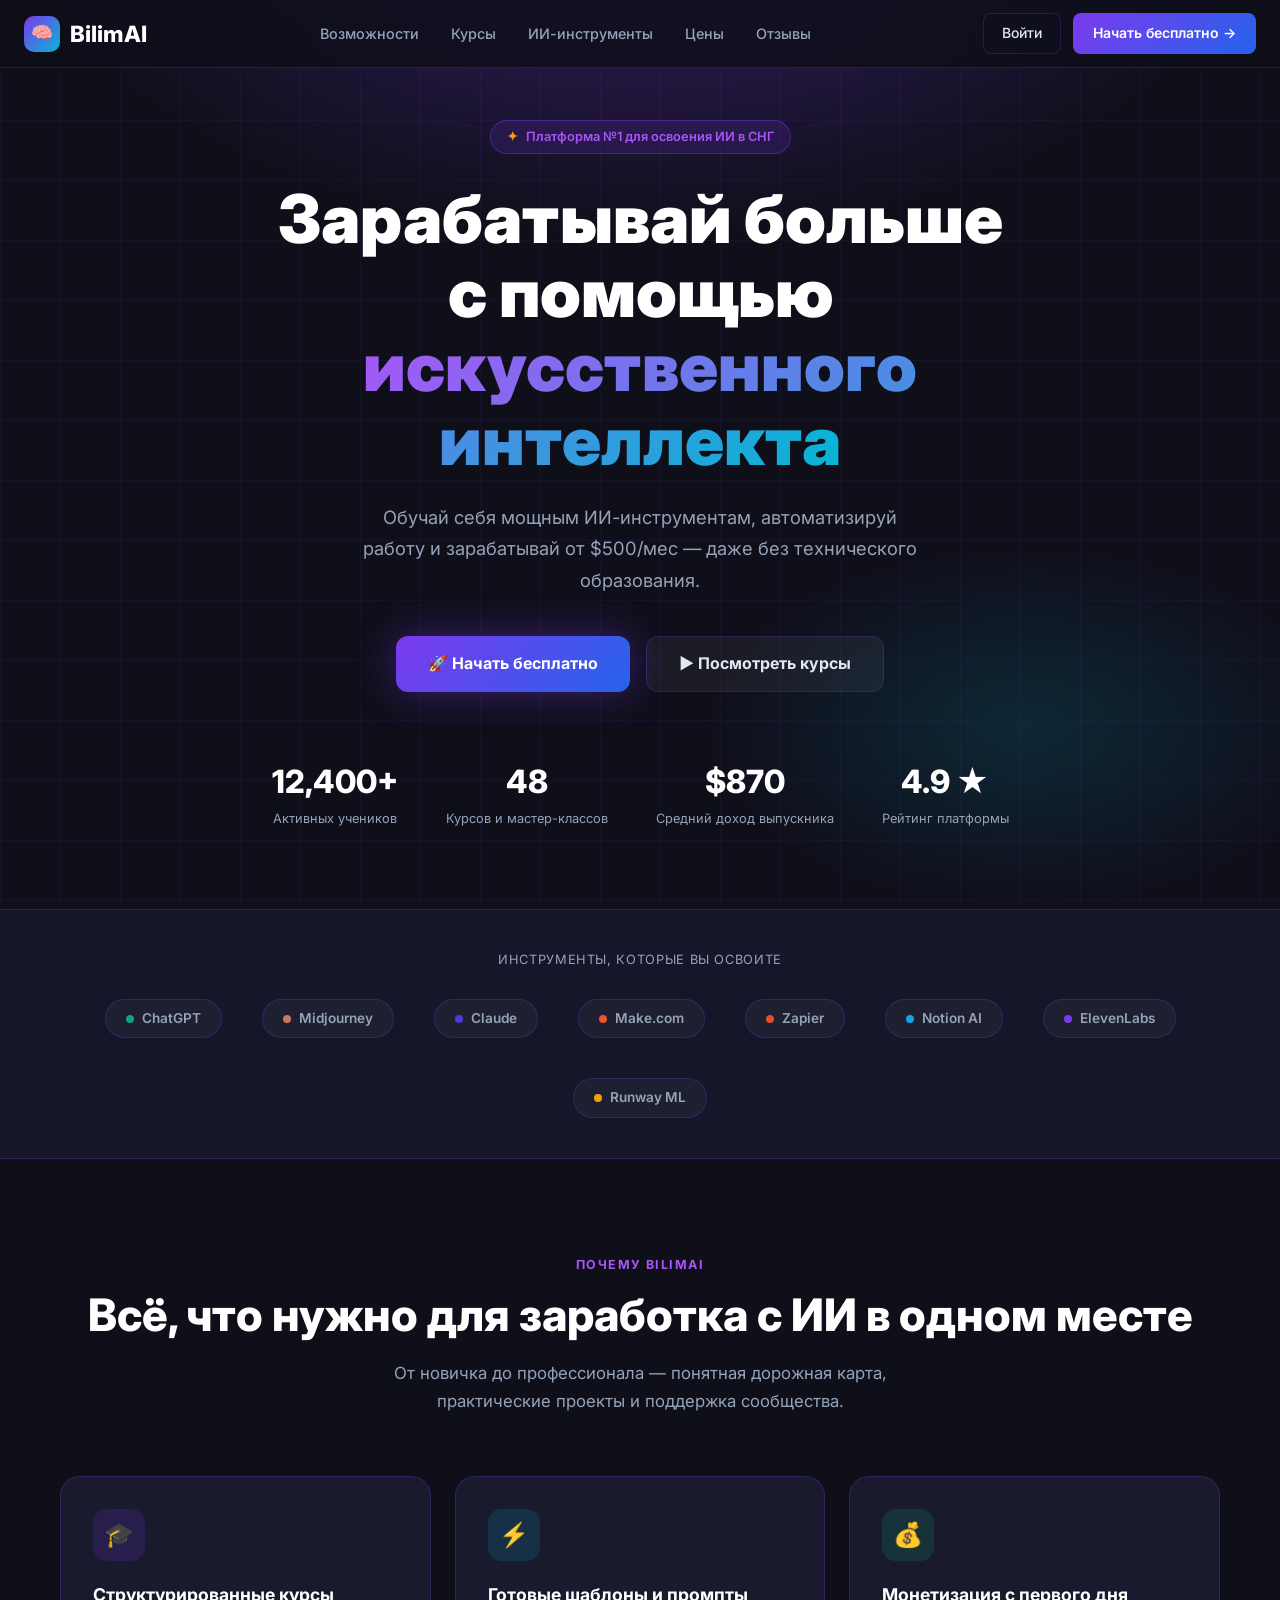
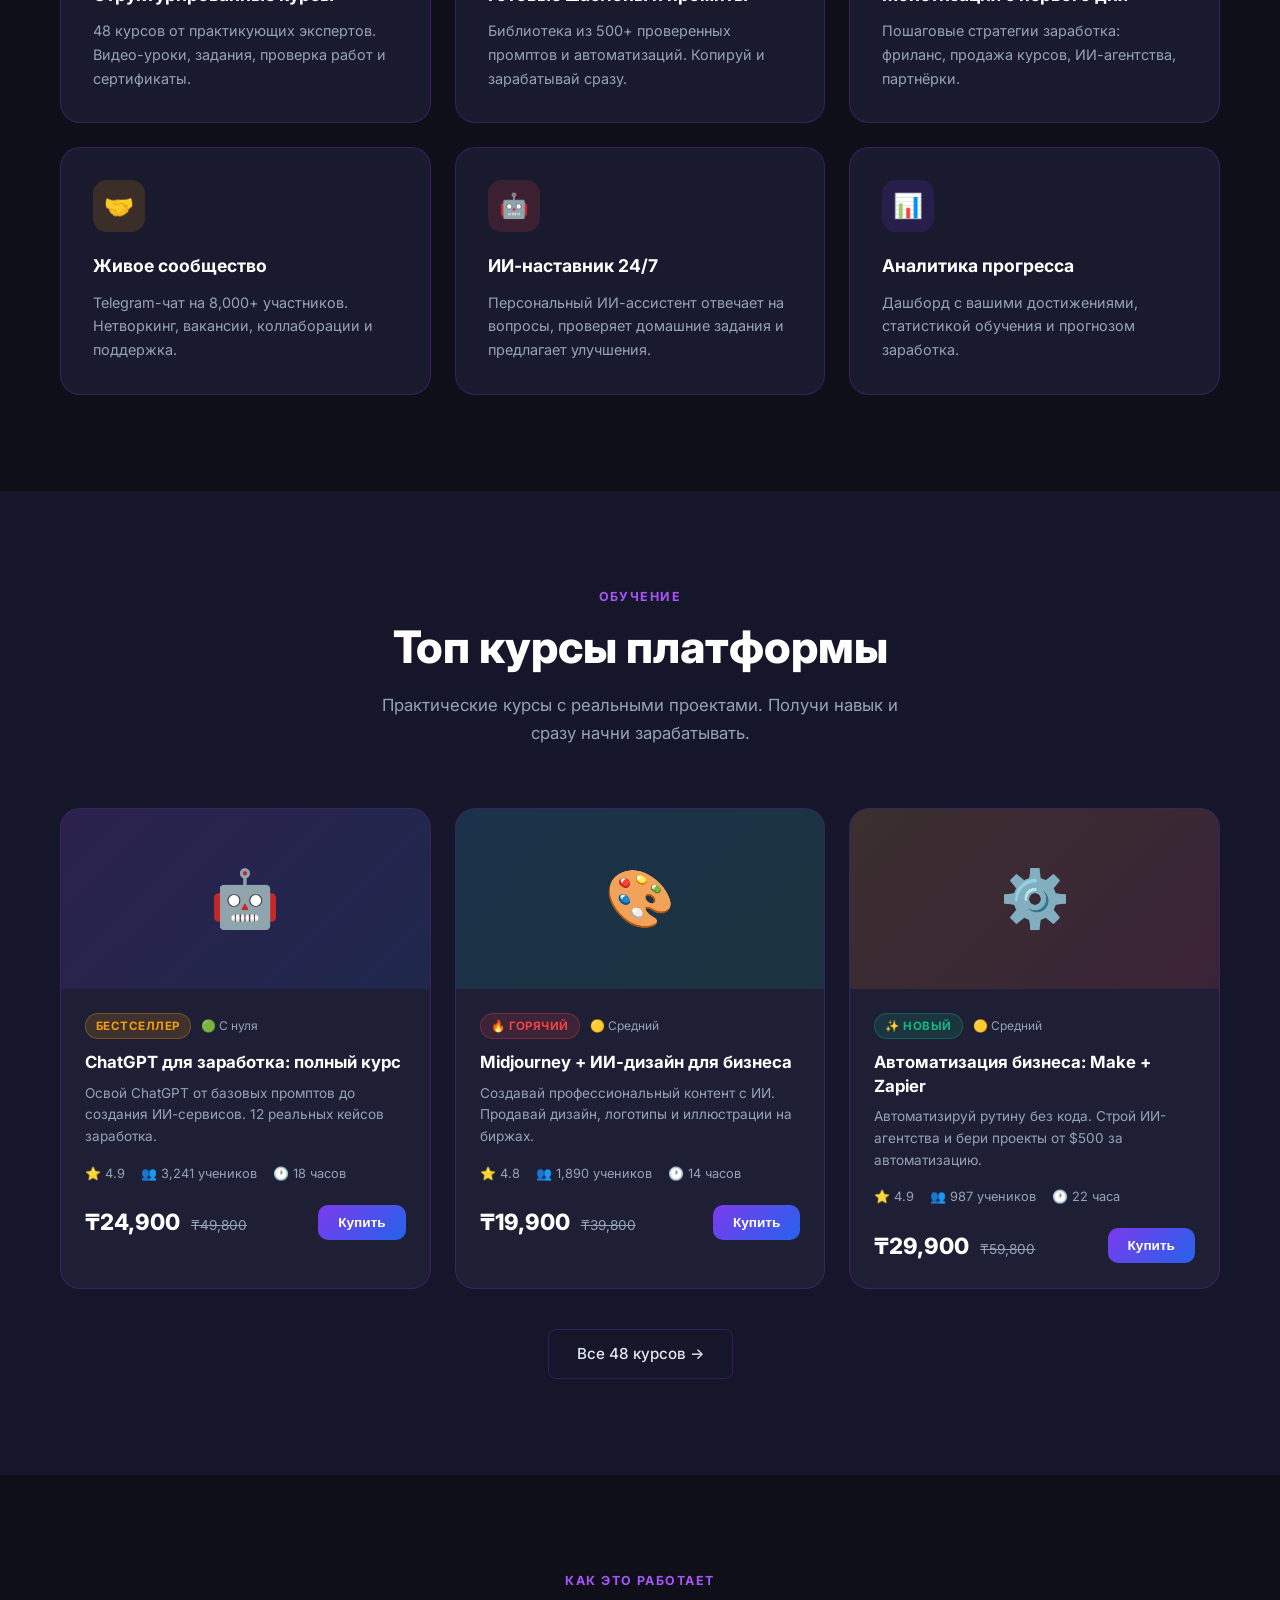
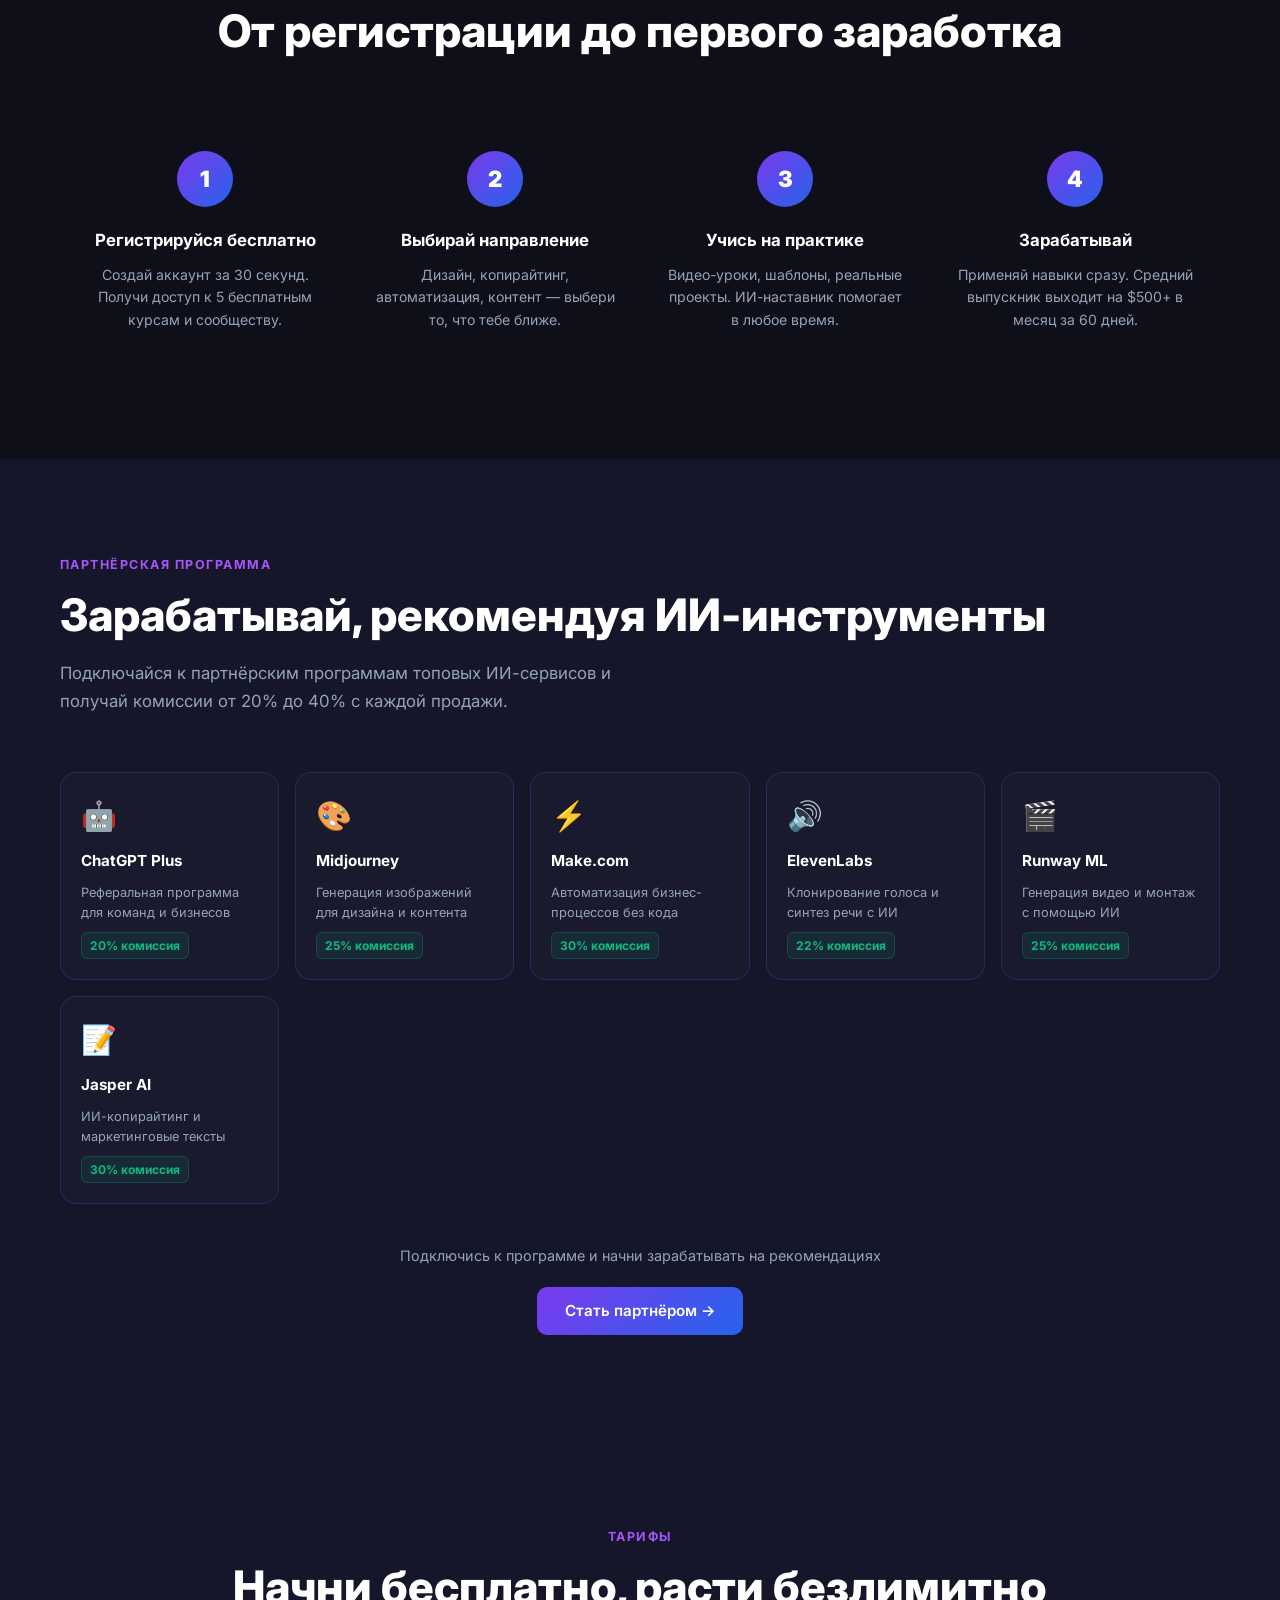
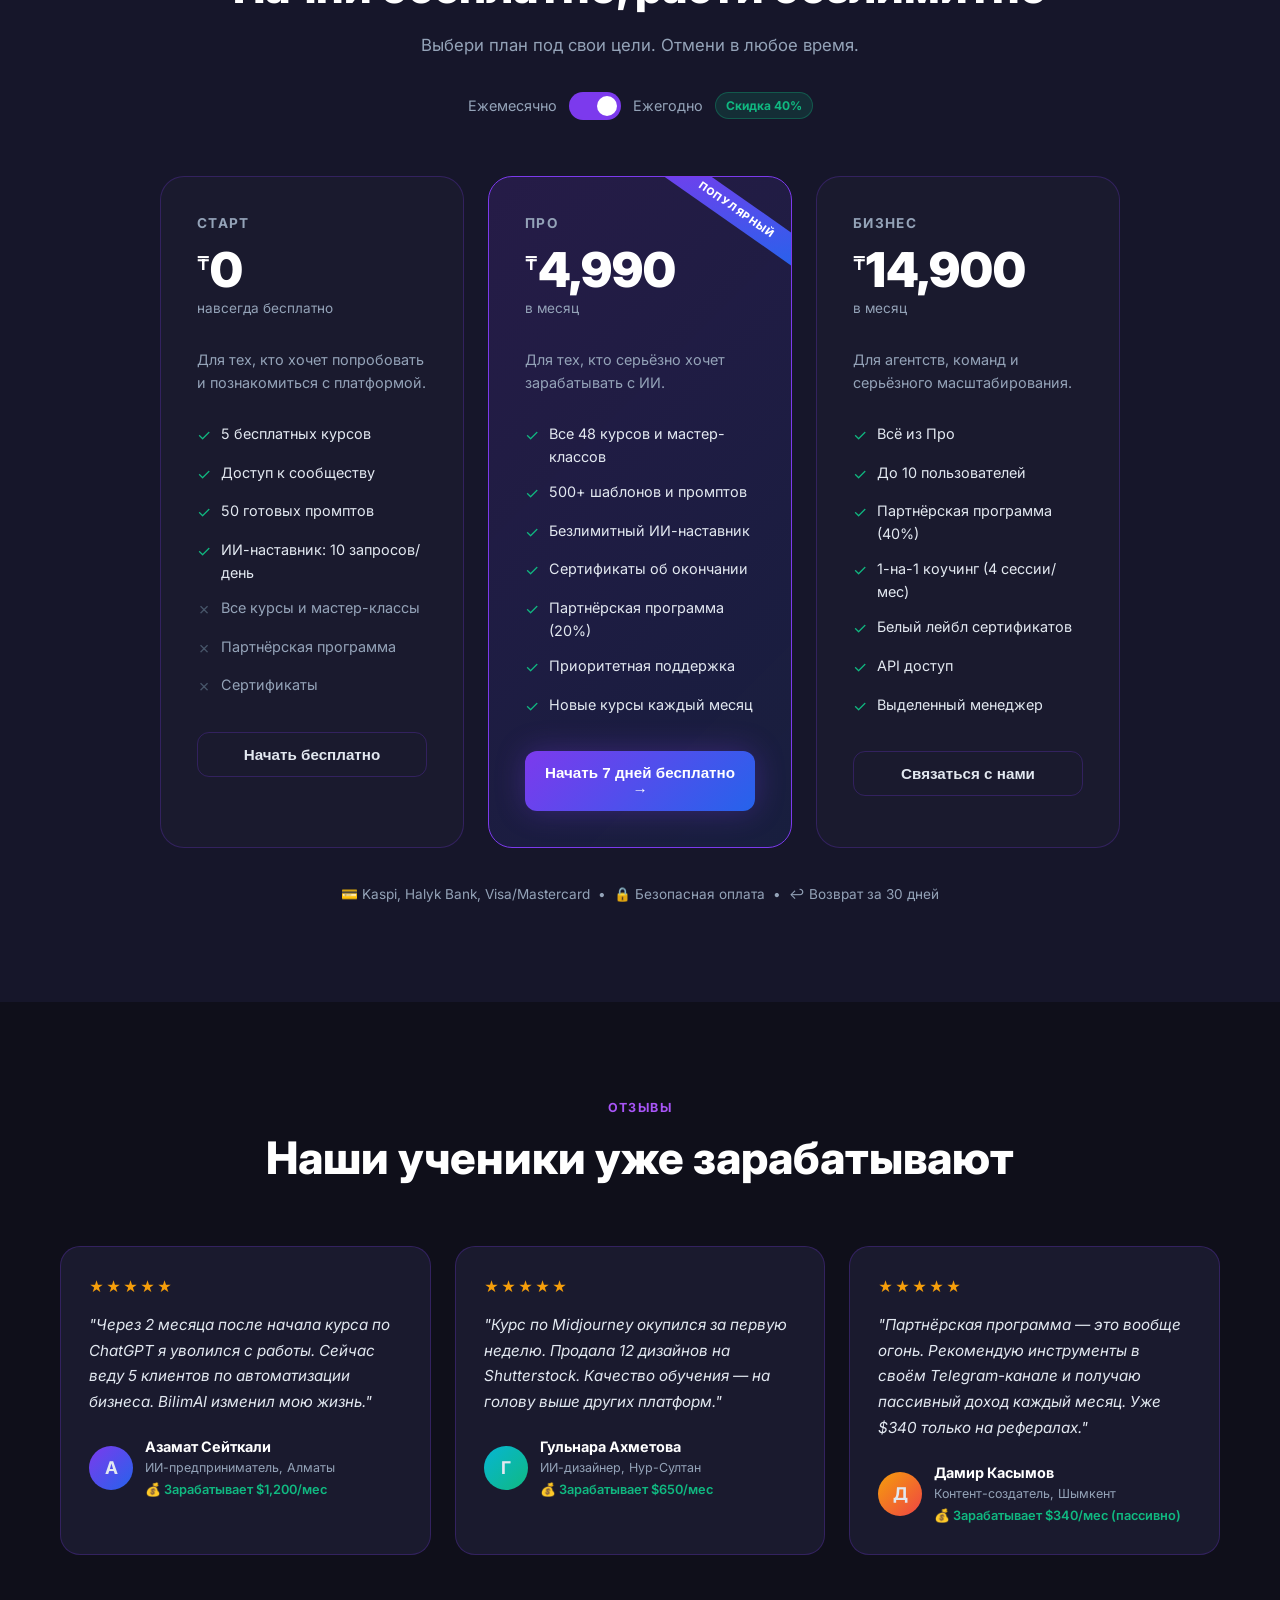
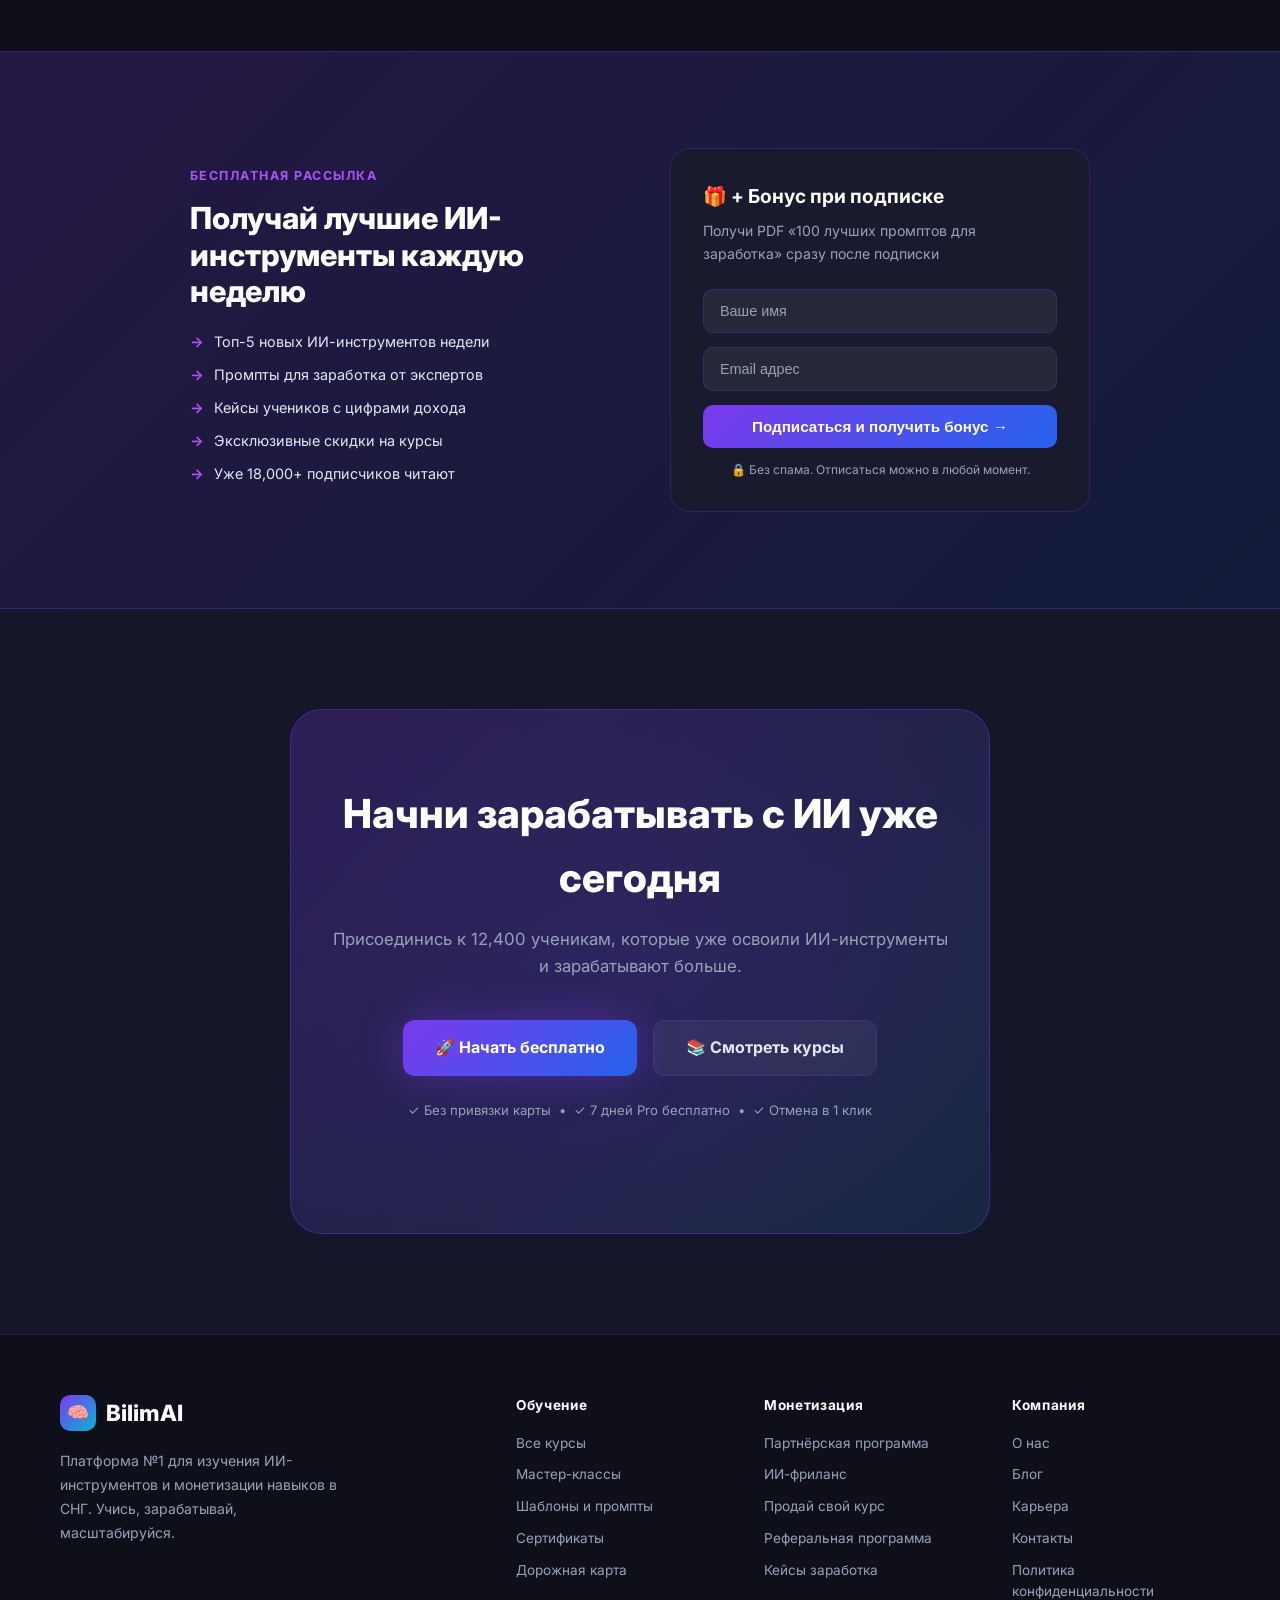
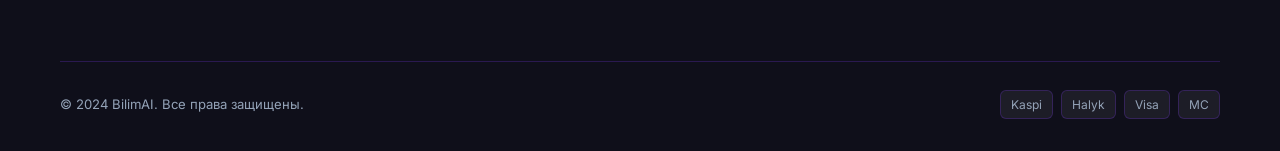
==== commit f7a58a11: "Deploy BilimAI site to GitHub Pages" ====
--- a/index.html
+++ b/index.html
@@ -37,7 +37,6 @@
       overflow-x: hidden;
     }
 
-    /* ─── NAV ─── */
     nav {
       position: fixed; top: 0; left: 0; right: 0; z-index: 100;
       background: rgba(15,15,26,0.85);
@@ -60,182 +59,66 @@
       font-size: 1.1rem;
     }
     .nav-links { display: flex; align-items: center; gap: 32px; }
-    .nav-links a {
-      color: var(--muted); text-decoration: none; font-size: 0.9rem;
-      font-weight: 500; transition: color 0.2s;
-    }
+    .nav-links a { color: var(--muted); text-decoration: none; font-size: 0.9rem; font-weight: 500; transition: color 0.2s; }
     .nav-links a:hover { color: var(--white); }
     .nav-actions { display: flex; align-items: center; gap: 12px; }
-    .btn-ghost {
-      padding: 8px 18px; border-radius: 8px; border: 1px solid var(--border);
-      background: transparent; color: var(--text); font-size: 0.875rem;
-      font-weight: 500; cursor: pointer; transition: all 0.2s;
-      text-decoration: none; display: inline-flex; align-items: center;
-    }
+    .btn-ghost { padding: 8px 18px; border-radius: 8px; border: 1px solid var(--border); background: transparent; color: var(--text); font-size: 0.875rem; font-weight: 500; cursor: pointer; transition: all 0.2s; text-decoration: none; display: inline-flex; align-items: center; }
     .btn-ghost:hover { border-color: var(--purple-light); color: var(--white); }
-    .btn-primary {
-      padding: 9px 20px; border-radius: 8px; border: none;
-      background: linear-gradient(135deg, var(--purple), var(--blue));
-      color: var(--white); font-size: 0.875rem; font-weight: 600;
-      cursor: pointer; transition: all 0.2s; text-decoration: none;
-      display: inline-flex; align-items: center; gap: 6px;
-    }
+    .btn-primary { padding: 9px 20px; border-radius: 8px; border: none; background: linear-gradient(135deg, var(--purple), var(--blue)); color: var(--white); font-size: 0.875rem; font-weight: 600; cursor: pointer; transition: all 0.2s; text-decoration: none; display: inline-flex; align-items: center; gap: 6px; }
     .btn-primary:hover { opacity: 0.9; transform: translateY(-1px); box-shadow: 0 8px 25px rgba(124,58,237,0.4); }
 
-    /* ─── HERO ─── */
-    .hero {
-      min-height: 100vh;
-      display: flex; align-items: center; justify-content: center;
-      text-align: center;
-      padding: 120px 24px 80px;
-      position: relative;
-      overflow: hidden;
-    }
-    .hero-bg {
-      position: absolute; inset: 0; z-index: 0;
-      background:
-        radial-gradient(ellipse 80% 60% at 50% -10%, rgba(124,58,237,0.35) 0%, transparent 60%),
-        radial-gradient(ellipse 50% 40% at 80% 80%, rgba(6,182,212,0.15) 0%, transparent 50%);
-    }
-    .hero-grid {
-      position: absolute; inset: 0; z-index: 0;
-      background-image:
-        linear-gradient(rgba(124,58,237,0.07) 1px, transparent 1px),
-        linear-gradient(90deg, rgba(124,58,237,0.07) 1px, transparent 1px);
-      background-size: 60px 60px;
-    }
+    .hero { min-height: 100vh; display: flex; align-items: center; justify-content: center; text-align: center; padding: 120px 24px 80px; position: relative; overflow: hidden; }
+    .hero-bg { position: absolute; inset: 0; z-index: 0; background: radial-gradient(ellipse 80% 60% at 50% -10%, rgba(124,58,237,0.35) 0%, transparent 60%), radial-gradient(ellipse 50% 40% at 80% 80%, rgba(6,182,212,0.15) 0%, transparent 50%); }
+    .hero-grid { position: absolute; inset: 0; z-index: 0; background-image: linear-gradient(rgba(124,58,237,0.07) 1px, transparent 1px), linear-gradient(90deg, rgba(124,58,237,0.07) 1px, transparent 1px); background-size: 60px 60px; }
     .hero-content { position: relative; z-index: 1; max-width: 800px; }
-    .hero-badge {
-      display: inline-flex; align-items: center; gap: 8px;
-      background: rgba(124,58,237,0.15); border: 1px solid rgba(124,58,237,0.4);
-      border-radius: 100px; padding: 6px 16px; margin-bottom: 28px;
-      font-size: 0.8rem; font-weight: 600; color: var(--purple-light);
-    }
+    .hero-badge { display: inline-flex; align-items: center; gap: 8px; background: rgba(124,58,237,0.15); border: 1px solid rgba(124,58,237,0.4); border-radius: 100px; padding: 6px 16px; margin-bottom: 28px; font-size: 0.8rem; font-weight: 600; color: var(--purple-light); }
     .hero-badge::before { content: '✦'; color: var(--gold); }
-    h1 {
-      font-size: clamp(2.4rem, 6vw, 4.2rem);
-      font-weight: 900; line-height: 1.1;
-      color: var(--white); margin-bottom: 24px;
-    }
-    h1 .gradient-text {
-      background: linear-gradient(135deg, var(--purple-light), var(--cyan));
-      -webkit-background-clip: text; -webkit-text-fill-color: transparent;
-      background-clip: text;
-    }
-    .hero-sub {
-      font-size: 1.15rem; color: var(--muted); max-width: 560px;
-      margin: 0 auto 40px; line-height: 1.7;
-    }
+    h1 { font-size: clamp(2.4rem, 6vw, 4.2rem); font-weight: 900; line-height: 1.1; color: var(--white); margin-bottom: 24px; }
+    h1 .gradient-text { background: linear-gradient(135deg, var(--purple-light), var(--cyan)); -webkit-background-clip: text; -webkit-text-fill-color: transparent; background-clip: text; }
+    .hero-sub { font-size: 1.15rem; color: var(--muted); max-width: 560px; margin: 0 auto 40px; line-height: 1.7; }
     .hero-actions { display: flex; justify-content: center; gap: 16px; flex-wrap: wrap; }
-    .btn-hero {
-      padding: 14px 32px; border-radius: 12px; font-size: 1rem;
-      font-weight: 700; cursor: pointer; transition: all 0.25s;
-      text-decoration: none; display: inline-flex; align-items: center; gap: 8px;
-    }
-    .btn-hero-main {
-      background: linear-gradient(135deg, var(--purple), var(--blue));
-      color: var(--white); border: none;
-      box-shadow: 0 0 40px rgba(124,58,237,0.4);
-    }
+    .btn-hero { padding: 14px 32px; border-radius: 12px; font-size: 1rem; font-weight: 700; cursor: pointer; transition: all 0.25s; text-decoration: none; display: inline-flex; align-items: center; gap: 8px; }
+    .btn-hero-main { background: linear-gradient(135deg, var(--purple), var(--blue)); color: var(--white); border: none; box-shadow: 0 0 40px rgba(124,58,237,0.4); }
     .btn-hero-main:hover { transform: translateY(-2px); box-shadow: 0 12px 40px rgba(124,58,237,0.5); }
-    .btn-hero-sec {
-      background: rgba(255,255,255,0.05); border: 1px solid var(--border);
-      color: var(--text);
-    }
+    .btn-hero-sec { background: rgba(255,255,255,0.05); border: 1px solid var(--border); color: var(--text); }
     .btn-hero-sec:hover { background: rgba(255,255,255,0.1); border-color: rgba(124,58,237,0.5); }
-    .hero-stats {
-      display: flex; justify-content: center; gap: 48px;
-      margin-top: 64px; flex-wrap: wrap;
-    }
+    .hero-stats { display: flex; justify-content: center; gap: 48px; margin-top: 64px; flex-wrap: wrap; }
     .stat { text-align: center; }
     .stat-num { font-size: 2rem; font-weight: 800; color: var(--white); }
     .stat-label { font-size: 0.8rem; color: var(--muted); margin-top: 2px; }
 
-    /* ─── SECTIONS ─── */
     section { padding: 96px 24px; }
-    .section-label {
-      font-size: 0.78rem; font-weight: 700; letter-spacing: 0.12em;
-      text-transform: uppercase; color: var(--purple-light); margin-bottom: 14px;
-    }
-    .section-title {
-      font-size: clamp(1.8rem, 4vw, 2.8rem); font-weight: 800;
-      color: var(--white); line-height: 1.2; margin-bottom: 16px;
-    }
+    .section-label { font-size: 0.78rem; font-weight: 700; letter-spacing: 0.12em; text-transform: uppercase; color: var(--purple-light); margin-bottom: 14px; }
+    .section-title { font-size: clamp(1.8rem, 4vw, 2.8rem); font-weight: 800; color: var(--white); line-height: 1.2; margin-bottom: 16px; }
     .section-sub { font-size: 1.05rem; color: var(--muted); max-width: 560px; line-height: 1.7; }
     .container { max-width: 1160px; margin: 0 auto; }
     .text-center { text-align: center; }
     .text-center .section-sub { margin: 0 auto; }
 
-    /* ─── LOGOS ─── */
-    .logos-section {
-      padding: 40px 24px;
-      border-top: 1px solid var(--border);
-      border-bottom: 1px solid var(--border);
-      background: var(--dark2);
-    }
+    .logos-section { padding: 40px 24px; border-top: 1px solid var(--border); border-bottom: 1px solid var(--border); background: var(--dark2); }
     .logos-label { text-align: center; font-size: 0.8rem; color: var(--muted); margin-bottom: 28px; letter-spacing: 0.05em; }
-    .logos-row {
-      display: flex; justify-content: center; align-items: center;
-      gap: 40px; flex-wrap: wrap;
-    }
-    .logo-pill {
-      display: flex; align-items: center; gap: 8px;
-      background: rgba(255,255,255,0.04); border: 1px solid var(--border);
-      border-radius: 100px; padding: 8px 20px;
-      font-size: 0.85rem; font-weight: 600; color: var(--muted);
-      transition: all 0.2s;
-    }
+    .logos-row { display: flex; justify-content: center; align-items: center; gap: 40px; flex-wrap: wrap; }
+    .logo-pill { display: flex; align-items: center; gap: 8px; background: rgba(255,255,255,0.04); border: 1px solid var(--border); border-radius: 100px; padding: 8px 20px; font-size: 0.85rem; font-weight: 600; color: var(--muted); transition: all 0.2s; }
     .logo-pill:hover { color: var(--white); border-color: var(--purple-light); }
     .logo-pill .dot { width: 8px; height: 8px; border-radius: 50%; }
 
-    /* ─── FEATURES ─── */
-    .features-grid {
-      display: grid; grid-template-columns: repeat(auto-fit, minmax(300px, 1fr));
-      gap: 24px; margin-top: 60px;
-    }
-    .feature-card {
-      background: var(--card); border: 1px solid var(--border);
-      border-radius: 20px; padding: 32px;
-      transition: all 0.3s; position: relative; overflow: hidden;
-    }
-    .feature-card::before {
-      content: ''; position: absolute; inset: 0; border-radius: 20px;
-      background: linear-gradient(135deg, rgba(124,58,237,0.08), transparent);
-      opacity: 0; transition: opacity 0.3s;
-    }
+    .features-grid { display: grid; grid-template-columns: repeat(auto-fit, minmax(300px, 1fr)); gap: 24px; margin-top: 60px; }
+    .feature-card { background: var(--card); border: 1px solid var(--border); border-radius: 20px; padding: 32px; transition: all 0.3s; position: relative; overflow: hidden; }
+    .feature-card::before { content: ''; position: absolute; inset: 0; border-radius: 20px; background: linear-gradient(135deg, rgba(124,58,237,0.08), transparent); opacity: 0; transition: opacity 0.3s; }
     .feature-card:hover { border-color: rgba(124,58,237,0.5); transform: translateY(-4px); }
     .feature-card:hover::before { opacity: 1; }
-    .feature-icon {
-      width: 52px; height: 52px; border-radius: 14px; margin-bottom: 20px;
-      display: flex; align-items: center; justify-content: center;
-      font-size: 1.5rem;
-    }
+    .feature-icon { width: 52px; height: 52px; border-radius: 14px; margin-bottom: 20px; display: flex; align-items: center; justify-content: center; font-size: 1.5rem; }
     .feature-title { font-size: 1.1rem; font-weight: 700; color: var(--white); margin-bottom: 10px; }
     .feature-desc { font-size: 0.9rem; color: var(--muted); line-height: 1.65; }
 
-    /* ─── COURSES ─── */
     .courses-section { background: var(--dark2); }
-    .courses-grid {
-      display: grid; grid-template-columns: repeat(auto-fit, minmax(320px, 1fr));
-      gap: 24px; margin-top: 60px;
-    }
-    .course-card {
-      background: var(--dark3); border: 1px solid var(--border);
-      border-radius: 20px; overflow: hidden; transition: all 0.3s;
-    }
+    .courses-grid { display: grid; grid-template-columns: repeat(auto-fit, minmax(320px, 1fr)); gap: 24px; margin-top: 60px; }
+    .course-card { background: var(--dark3); border: 1px solid var(--border); border-radius: 20px; overflow: hidden; transition: all 0.3s; }
     .course-card:hover { border-color: rgba(124,58,237,0.5); transform: translateY(-4px); box-shadow: 0 20px 50px rgba(0,0,0,0.4); }
-    .course-thumb {
-      height: 180px; display: flex; align-items: center; justify-content: center;
-      font-size: 3.5rem; position: relative; overflow: hidden;
-    }
+    .course-thumb { height: 180px; display: flex; align-items: center; justify-content: center; font-size: 3.5rem; position: relative; overflow: hidden; }
     .course-body { padding: 24px; }
-    .course-meta {
-      display: flex; align-items: center; gap: 10px; margin-bottom: 12px;
-    }
-    .course-tag {
-      font-size: 0.72rem; font-weight: 700; padding: 3px 10px;
-      border-radius: 100px; letter-spacing: 0.04em;
-    }
+    .course-meta { display: flex; align-items: center; gap: 10px; margin-bottom: 12px; }
+    .course-tag { font-size: 0.72rem; font-weight: 700; padding: 3px 10px; border-radius: 100px; letter-spacing: 0.04em; }
     .tag-hot { background: rgba(239,68,68,0.15); color: #ef4444; border: 1px solid rgba(239,68,68,0.3); }
     .tag-new { background: rgba(16,185,129,0.15); color: #10b981; border: 1px solid rgba(16,185,129,0.3); }
     .tag-bestseller { background: rgba(245,158,11,0.15); color: #f59e0b; border: 1px solid rgba(245,158,11,0.3); }
@@ -247,248 +130,95 @@
     .course-footer { display: flex; align-items: center; justify-content: space-between; }
     .course-price { font-size: 1.4rem; font-weight: 800; color: var(--white); }
     .course-price span { font-size: 0.85rem; color: var(--muted); text-decoration: line-through; margin-left: 6px; font-weight: 400; }
-    .btn-course {
-      padding: 10px 20px; border-radius: 10px; font-size: 0.85rem; font-weight: 600;
-      background: linear-gradient(135deg, var(--purple), var(--blue));
-      color: var(--white); border: none; cursor: pointer; transition: all 0.2s;
-    }
+    .btn-course { padding: 10px 20px; border-radius: 10px; font-size: 0.85rem; font-weight: 600; background: linear-gradient(135deg, var(--purple), var(--blue)); color: var(--white); border: none; cursor: pointer; transition: all 0.2s; }
     .btn-course:hover { opacity: 0.9; transform: translateY(-1px); }
 
-    /* ─── TOOLS ─── */
-    .tools-grid {
-      display: grid; grid-template-columns: repeat(auto-fill, minmax(200px, 1fr));
-      gap: 16px; margin-top: 56px;
-    }
-    .tool-card {
-      background: var(--card); border: 1px solid var(--border);
-      border-radius: 16px; padding: 20px;
-      display: flex; flex-direction: column; gap: 10px;
-      transition: all 0.2s; cursor: pointer; text-decoration: none;
-    }
+    .tools-grid { display: grid; grid-template-columns: repeat(auto-fill, minmax(200px, 1fr)); gap: 16px; margin-top: 56px; }
+    .tool-card { background: var(--card); border: 1px solid var(--border); border-radius: 16px; padding: 20px; display: flex; flex-direction: column; gap: 10px; transition: all 0.2s; cursor: pointer; text-decoration: none; }
     .tool-card:hover { border-color: rgba(124,58,237,0.5); transform: translateY(-3px); }
     .tool-icon { font-size: 1.8rem; }
     .tool-name { font-size: 0.95rem; font-weight: 700; color: var(--white); }
     .tool-desc { font-size: 0.8rem; color: var(--muted); line-height: 1.5; }
-    .tool-commission {
-      font-size: 0.75rem; font-weight: 700; color: var(--green);
-      background: rgba(16,185,129,0.1); border: 1px solid rgba(16,185,129,0.2);
-      border-radius: 6px; padding: 3px 8px; align-self: flex-start;
-    }
-
-    /* ─── PRICING ─── */
+    .tool-commission { font-size: 0.75rem; font-weight: 700; color: var(--green); background: rgba(16,185,129,0.1); border: 1px solid rgba(16,185,129,0.2); border-radius: 6px; padding: 3px 8px; align-self: flex-start; }
+
     .pricing-section { background: var(--dark2); }
-    .pricing-toggle {
-      display: flex; align-items: center; justify-content: center;
-      gap: 12px; margin: 32px 0 56px;
-    }
+    .pricing-toggle { display: flex; align-items: center; justify-content: center; gap: 12px; margin: 32px 0 56px; }
     .toggle-label { font-size: 0.9rem; color: var(--muted); }
-    .toggle-switch {
-      width: 52px; height: 28px; background: var(--purple); border-radius: 100px;
-      position: relative; cursor: pointer; transition: background 0.2s;
-    }
-    .toggle-switch::after {
-      content: ''; position: absolute; top: 4px; left: 4px;
-      width: 20px; height: 20px; background: white; border-radius: 50%;
-      transition: transform 0.2s; transform: translateX(24px);
-    }
-    .discount-badge {
-      background: rgba(16,185,129,0.15); color: var(--green);
-      border: 1px solid rgba(16,185,129,0.3); border-radius: 100px;
-      font-size: 0.75rem; font-weight: 700; padding: 3px 10px;
-    }
-    .pricing-grid {
-      display: grid; grid-template-columns: repeat(auto-fit, minmax(280px, 1fr));
-      gap: 24px; max-width: 960px; margin: 0 auto;
-    }
-    .price-card {
-      background: var(--card); border: 1px solid var(--border);
-      border-radius: 24px; padding: 36px; position: relative; overflow: hidden;
-    }
-    .price-card.featured {
-      border-color: var(--purple);
-      background: linear-gradient(135deg, rgba(124,58,237,0.15), rgba(37,99,235,0.1));
-    }
-    .price-card.featured::before {
-      content: 'ПОПУЛЯРНЫЙ';
-      position: absolute; top: 20px; right: -30px;
-      background: linear-gradient(135deg, var(--purple), var(--blue));
-      color: white; font-size: 0.65rem; font-weight: 800; letter-spacing: 0.1em;
-      padding: 5px 40px; transform: rotate(35deg);
-    }
+    .toggle-switch { width: 52px; height: 28px; background: var(--purple); border-radius: 100px; position: relative; cursor: pointer; transition: background 0.2s; }
+    .toggle-switch::after { content: ''; position: absolute; top: 4px; left: 4px; width: 20px; height: 20px; background: white; border-radius: 50%; transition: transform 0.2s; transform: translateX(24px); }
+    .discount-badge { background: rgba(16,185,129,0.15); color: var(--green); border: 1px solid rgba(16,185,129,0.3); border-radius: 100px; font-size: 0.75rem; font-weight: 700; padding: 3px 10px; }
+    .pricing-grid { display: grid; grid-template-columns: repeat(auto-fit, minmax(280px, 1fr)); gap: 24px; max-width: 960px; margin: 0 auto; }
+    .price-card { background: var(--card); border: 1px solid var(--border); border-radius: 24px; padding: 36px; position: relative; overflow: hidden; }
+    .price-card.featured { border-color: var(--purple); background: linear-gradient(135deg, rgba(124,58,237,0.15), rgba(37,99,235,0.1)); }
+    .price-card.featured::before { content: 'ПОПУЛЯРНЫЙ'; position: absolute; top: 20px; right: -30px; background: linear-gradient(135deg, var(--purple), var(--blue)); color: white; font-size: 0.65rem; font-weight: 800; letter-spacing: 0.1em; padding: 5px 40px; transform: rotate(35deg); }
     .plan-name { font-size: 0.85rem; font-weight: 700; color: var(--muted); letter-spacing: 0.1em; text-transform: uppercase; margin-bottom: 12px; }
     .plan-price { font-size: 3rem; font-weight: 900; color: var(--white); line-height: 1; margin-bottom: 4px; }
     .plan-price sup { font-size: 1.2rem; font-weight: 600; }
     .plan-period { font-size: 0.85rem; color: var(--muted); margin-bottom: 28px; }
     .plan-desc { font-size: 0.9rem; color: var(--muted); margin-bottom: 28px; line-height: 1.6; }
     .plan-features { list-style: none; margin-bottom: 32px; }
-    .plan-features li {
-      display: flex; align-items: flex-start; gap: 10px;
-      font-size: 0.9rem; color: var(--text); margin-bottom: 12px;
-    }
+    .plan-features li { display: flex; align-items: flex-start; gap: 10px; font-size: 0.9rem; color: var(--text); margin-bottom: 12px; }
     .plan-features li .check { color: var(--green); font-size: 1rem; flex-shrink: 0; margin-top: 1px; }
     .plan-features li .cross { color: #475569; font-size: 1rem; flex-shrink: 0; margin-top: 1px; }
-    .btn-plan {
-      width: 100%; padding: 13px; border-radius: 12px; font-size: 0.95rem;
-      font-weight: 700; cursor: pointer; transition: all 0.2s; border: none;
-    }
-    .btn-plan-outline {
-      background: transparent; color: var(--text);
-      border: 1px solid var(--border);
-    }
+    .btn-plan { width: 100%; padding: 13px; border-radius: 12px; font-size: 0.95rem; font-weight: 700; cursor: pointer; transition: all 0.2s; border: none; }
+    .btn-plan-outline { background: transparent; color: var(--text); border: 1px solid var(--border); }
     .btn-plan-outline:hover { border-color: var(--purple-light); color: var(--white); }
-    .btn-plan-filled {
-      background: linear-gradient(135deg, var(--purple), var(--blue));
-      color: white; box-shadow: 0 0 30px rgba(124,58,237,0.3);
-    }
+    .btn-plan-filled { background: linear-gradient(135deg, var(--purple), var(--blue)); color: white; box-shadow: 0 0 30px rgba(124,58,237,0.3); }
     .btn-plan-filled:hover { transform: translateY(-2px); box-shadow: 0 10px 40px rgba(124,58,237,0.5); }
 
-    /* ─── TESTIMONIALS ─── */
-    .testimonials-grid {
-      display: grid; grid-template-columns: repeat(auto-fit, minmax(300px, 1fr));
-      gap: 24px; margin-top: 60px;
-    }
-    .testimonial {
-      background: var(--card); border: 1px solid var(--border);
-      border-radius: 20px; padding: 28px;
-    }
+    .testimonials-grid { display: grid; grid-template-columns: repeat(auto-fit, minmax(300px, 1fr)); gap: 24px; margin-top: 60px; }
+    .testimonial { background: var(--card); border: 1px solid var(--border); border-radius: 20px; padding: 28px; }
     .stars { color: var(--gold); font-size: 0.9rem; margin-bottom: 14px; letter-spacing: 2px; }
     .testimonial-text { font-size: 0.95rem; color: var(--text); line-height: 1.7; margin-bottom: 20px; font-style: italic; }
     .testimonial-author { display: flex; align-items: center; gap: 12px; }
-    .author-avatar {
-      width: 44px; height: 44px; border-radius: 50%;
-      display: flex; align-items: center; justify-content: center;
-      font-size: 1.1rem; font-weight: 700; flex-shrink: 0;
-    }
+    .author-avatar { width: 44px; height: 44px; border-radius: 50%; display: flex; align-items: center; justify-content: center; font-size: 1.1rem; font-weight: 700; flex-shrink: 0; }
     .author-name { font-size: 0.9rem; font-weight: 700; color: var(--white); }
     .author-role { font-size: 0.78rem; color: var(--muted); }
     .author-earn { font-size: 0.8rem; color: var(--green); font-weight: 600; margin-top: 2px; }
 
-    /* ─── NEWSLETTER ─── */
-    .newsletter-section {
-      background: linear-gradient(135deg, rgba(124,58,237,0.2), rgba(37,99,235,0.15));
-      border-top: 1px solid rgba(124,58,237,0.3);
-      border-bottom: 1px solid rgba(124,58,237,0.3);
-    }
-    .newsletter-inner {
-      display: grid; grid-template-columns: 1fr 1fr; gap: 60px; align-items: center;
-      max-width: 900px; margin: 0 auto;
-    }
+    .newsletter-section { background: linear-gradient(135deg, rgba(124,58,237,0.2), rgba(37,99,235,0.15)); border-top: 1px solid rgba(124,58,237,0.3); border-bottom: 1px solid rgba(124,58,237,0.3); }
+    .newsletter-inner { display: grid; grid-template-columns: 1fr 1fr; gap: 60px; align-items: center; max-width: 900px; margin: 0 auto; }
     .newsletter-perks { list-style: none; margin-top: 20px; }
-    .newsletter-perks li {
-      display: flex; align-items: center; gap: 10px;
-      font-size: 0.9rem; color: var(--text); margin-bottom: 10px;
-    }
+    .newsletter-perks li { display: flex; align-items: center; gap: 10px; font-size: 0.9rem; color: var(--text); margin-bottom: 10px; }
     .newsletter-perks li::before { content: '→'; color: var(--purple-light); font-weight: 700; }
     .newsletter-form { display: flex; flex-direction: column; gap: 14px; }
-    .input-field {
-      width: 100%; padding: 13px 16px; border-radius: 10px;
-      background: rgba(255,255,255,0.06); border: 1px solid var(--border);
-      color: var(--white); font-size: 0.9rem; outline: none;
-      transition: border-color 0.2s;
-    }
+    .input-field { width: 100%; padding: 13px 16px; border-radius: 10px; background: rgba(255,255,255,0.06); border: 1px solid var(--border); color: var(--white); font-size: 0.9rem; outline: none; transition: border-color 0.2s; }
     .input-field::placeholder { color: var(--muted); }
     .input-field:focus { border-color: var(--purple-light); }
-    .btn-subscribe {
-      width: 100%; padding: 13px; border-radius: 10px; border: none;
-      background: linear-gradient(135deg, var(--purple), var(--blue));
-      color: white; font-size: 0.95rem; font-weight: 700; cursor: pointer;
-      transition: all 0.2s;
-    }
+    .btn-subscribe { width: 100%; padding: 13px; border-radius: 10px; border: none; background: linear-gradient(135deg, var(--purple), var(--blue)); color: white; font-size: 0.95rem; font-weight: 700; cursor: pointer; transition: all 0.2s; }
     .btn-subscribe:hover { transform: translateY(-2px); box-shadow: 0 10px 30px rgba(124,58,237,0.4); }
     .form-note { font-size: 0.75rem; color: var(--muted); text-align: center; }
 
-    /* ─── HOW IT WORKS ─── */
-    .steps-grid {
-      display: grid; grid-template-columns: repeat(auto-fit, minmax(240px, 1fr));
-      gap: 0; margin-top: 60px; position: relative;
-    }
-    .step {
-      text-align: center; padding: 32px 24px; position: relative;
-    }
-    .step-num {
-      width: 56px; height: 56px; border-radius: 50%;
-      background: linear-gradient(135deg, var(--purple), var(--blue));
-      color: white; font-size: 1.4rem; font-weight: 900;
-      display: flex; align-items: center; justify-content: center;
-      margin: 0 auto 20px; position: relative; z-index: 1;
-    }
+    .steps-grid { display: grid; grid-template-columns: repeat(auto-fit, minmax(240px, 1fr)); gap: 0; margin-top: 60px; position: relative; }
+    .step { text-align: center; padding: 32px 24px; position: relative; }
+    .step-num { width: 56px; height: 56px; border-radius: 50%; background: linear-gradient(135deg, var(--purple), var(--blue)); color: white; font-size: 1.4rem; font-weight: 900; display: flex; align-items: center; justify-content: center; margin: 0 auto 20px; position: relative; z-index: 1; }
     .step-title { font-size: 1.05rem; font-weight: 700; color: var(--white); margin-bottom: 10px; }
     .step-desc { font-size: 0.88rem; color: var(--muted); line-height: 1.6; }
 
-    /* ─── CTA ─── */
-    .cta-section {
-      text-align: center; padding: 100px 24px;
-      background: var(--dark2);
-    }
-    .cta-card {
-      background: linear-gradient(135deg, rgba(124,58,237,0.2), rgba(6,182,212,0.1));
-      border: 1px solid rgba(124,58,237,0.4); border-radius: 32px;
-      padding: 72px 40px; max-width: 700px; margin: 0 auto;
-      position: relative; overflow: hidden;
-    }
-    .cta-card::before {
-      content: ''; position: absolute;
-      top: -50%; left: -50%; width: 200%; height: 200%;
-      background: radial-gradient(ellipse at center, rgba(124,58,237,0.15) 0%, transparent 60%);
-      animation: pulse-glow 4s ease-in-out infinite;
-    }
-    @keyframes pulse-glow {
-      0%, 100% { transform: scale(1); opacity: 1; }
-      50% { transform: scale(1.1); opacity: 0.7; }
-    }
+    .cta-section { text-align: center; padding: 100px 24px; background: var(--dark2); }
+    .cta-card { background: linear-gradient(135deg, rgba(124,58,237,0.2), rgba(6,182,212,0.1)); border: 1px solid rgba(124,58,237,0.4); border-radius: 32px; padding: 72px 40px; max-width: 700px; margin: 0 auto; position: relative; overflow: hidden; }
+    .cta-card::before { content: ''; position: absolute; top: -50%; left: -50%; width: 200%; height: 200%; background: radial-gradient(ellipse at center, rgba(124,58,237,0.15) 0%, transparent 60%); animation: pulse-glow 4s ease-in-out infinite; }
+    @keyframes pulse-glow { 0%, 100% { transform: scale(1); opacity: 1; } 50% { transform: scale(1.1); opacity: 0.7; } }
     .cta-card h2 { font-size: clamp(1.8rem, 4vw, 2.5rem); font-weight: 800; color: var(--white); margin-bottom: 16px; position: relative; }
     .cta-card p { font-size: 1.05rem; color: var(--muted); margin-bottom: 40px; line-height: 1.6; position: relative; }
     .cta-actions { display: flex; justify-content: center; gap: 16px; flex-wrap: wrap; position: relative; }
 
-    /* ─── FOOTER ─── */
-    footer {
-      background: var(--dark); border-top: 1px solid var(--border);
-      padding: 60px 24px 32px;
-    }
-    .footer-grid {
-      display: grid; grid-template-columns: 2fr 1fr 1fr 1fr;
-      gap: 40px; max-width: 1160px; margin: 0 auto 48px;
-    }
+    footer { background: var(--dark); border-top: 1px solid var(--border); padding: 60px 24px 32px; }
+    .footer-grid { display: grid; grid-template-columns: 2fr 1fr 1fr 1fr; gap: 40px; max-width: 1160px; margin: 0 auto 48px; }
     .footer-brand p { font-size: 0.88rem; color: var(--muted); line-height: 1.7; margin-top: 14px; max-width: 280px; }
     .footer-col h4 { font-size: 0.85rem; font-weight: 700; color: var(--white); margin-bottom: 16px; letter-spacing: 0.05em; }
-    .footer-col a {
-      display: block; font-size: 0.85rem; color: var(--muted);
-      text-decoration: none; margin-bottom: 10px; transition: color 0.2s;
-    }
+    .footer-col a { display: block; font-size: 0.85rem; color: var(--muted); text-decoration: none; margin-bottom: 10px; transition: color 0.2s; }
     .footer-col a:hover { color: var(--white); }
-    .footer-bottom {
-      max-width: 1160px; margin: 0 auto;
-      display: flex; justify-content: space-between; align-items: center;
-      border-top: 1px solid var(--border); padding-top: 28px;
-      font-size: 0.82rem; color: var(--muted); flex-wrap: wrap; gap: 12px;
-    }
+    .footer-bottom { max-width: 1160px; margin: 0 auto; display: flex; justify-content: space-between; align-items: center; border-top: 1px solid var(--border); padding-top: 28px; font-size: 0.82rem; color: var(--muted); flex-wrap: wrap; gap: 12px; }
     .footer-payment { display: flex; gap: 8px; }
-    .payment-icon {
-      padding: 4px 10px; background: rgba(255,255,255,0.06);
-      border: 1px solid var(--border); border-radius: 6px;
-      font-size: 0.75rem; color: var(--muted);
-    }
-
-    /* ─── NOTIFICATION ─── */
-    .notification {
-      position: fixed; bottom: 24px; right: 24px; z-index: 999;
-      background: var(--card); border: 1px solid var(--green);
-      border-radius: 14px; padding: 16px 20px; max-width: 320px;
-      display: flex; align-items: flex-start; gap: 12px;
-      box-shadow: 0 20px 50px rgba(0,0,0,0.5);
-      animation: slide-in 0.4s ease; transform: translateX(400px);
-    }
-    .notification.show { transform: translateX(0); }
-    @keyframes slide-in { from { transform: translateX(400px); } to { transform: translateX(0); } }
+    .payment-icon { padding: 4px 10px; background: rgba(255,255,255,0.06); border: 1px solid var(--border); border-radius: 6px; font-size: 0.75rem; color: var(--muted); }
+
+    .notification { position: fixed; bottom: 24px; right: 24px; z-index: 999; background: var(--card); border: 1px solid var(--green); border-radius: 14px; padding: 16px 20px; max-width: 320px; display: flex; align-items: flex-start; gap: 12px; box-shadow: 0 20px 50px rgba(0,0,0,0.5); transform: translateX(400px); transition: transform 0.4s ease; }
     .notif-icon { font-size: 1.3rem; flex-shrink: 0; }
     .notif-text { font-size: 0.85rem; color: var(--text); line-height: 1.5; }
     .notif-name { font-weight: 700; color: var(--white); }
-    .notif-close {
-      background: none; border: none; color: var(--muted); cursor: pointer;
-      font-size: 1rem; flex-shrink: 0; padding: 0; margin-left: auto;
-    }
-
-    /* ─── MOBILE ─── */
+    .notif-close { background: none; border: none; color: var(--muted); cursor: pointer; font-size: 1rem; flex-shrink: 0; padding: 0; margin-left: auto; }
+
     .hamburger { display: none; flex-direction: column; gap: 5px; cursor: pointer; padding: 4px; }
     .hamburger span { width: 24px; height: 2px; background: var(--text); border-radius: 2px; }
 
@@ -506,32 +236,16 @@
       nav { padding: 0 16px; }
     }
 
-    /* ─── SCROLL ANIMATIONS ─── */
-    .fade-up {
-      opacity: 0; transform: translateY(30px);
-      transition: opacity 0.6s ease, transform 0.6s ease;
-    }
+    .fade-up { opacity: 0; transform: translateY(30px); transition: opacity 0.6s ease, transform 0.6s ease; }
     .fade-up.visible { opacity: 1; transform: translateY(0); }
 
-    /* ─── FLOATING PARTICLES ─── */
     .particles { position: absolute; inset: 0; overflow: hidden; z-index: 0; pointer-events: none; }
-    .particle {
-      position: absolute; width: 3px; height: 3px;
-      background: var(--purple-light); border-radius: 50%;
-      animation: float-particle linear infinite;
-      opacity: 0;
-    }
-    @keyframes float-particle {
-      0% { transform: translateY(100vh) translateX(0); opacity: 0; }
-      10% { opacity: 0.6; }
-      90% { opacity: 0.3; }
-      100% { transform: translateY(-100px) translateX(50px); opacity: 0; }
-    }
+    .particle { position: absolute; width: 3px; height: 3px; background: var(--purple-light); border-radius: 50%; animation: float-particle linear infinite; opacity: 0; }
+    @keyframes float-particle { 0% { transform: translateY(100vh) translateX(0); opacity: 0; } 10% { opacity: 0.6; } 90% { opacity: 0.3; } 100% { transform: translateY(-100px) translateX(50px); opacity: 0; } }
   </style>
 </head>
 <body>
 
-<!-- NAV -->
 <nav>
   <a href="#" class="nav-logo">
     <div class="logo-icon">🧠</div>
@@ -553,51 +267,27 @@
   </div>
 </nav>
 
-<!-- HERO -->
 <section class="hero">
   <div class="hero-bg"></div>
   <div class="hero-grid"></div>
   <div class="particles" id="particles"></div>
   <div class="hero-content">
     <div class="hero-badge">Платформа №1 для освоения ИИ в СНГ</div>
-    <h1>
-      Зарабатывай больше<br>
-      с помощью <span class="gradient-text">искусственного интеллекта</span>
-    </h1>
-    <p class="hero-sub">
-      Обучай себя мощным ИИ-инструментам, автоматизируй работу и зарабатывай
-      от $500/мес — даже без технического образования.
-    </p>
+    <h1>Зарабатывай больше<br>с помощью <span class="gradient-text">искусственного интеллекта</span></h1>
+    <p class="hero-sub">Обучай себя мощным ИИ-инструментам, автоматизируй работу и зарабатывай от $500/мес — даже без технического образования.</p>
     <div class="hero-actions">
-      <a href="#pricing" class="btn-hero btn-hero-main">
-        🚀 Начать бесплатно
-      </a>
-      <a href="#courses" class="btn-hero btn-hero-sec">
-        ▶ Посмотреть курсы
-      </a>
+      <a href="#pricing" class="btn-hero btn-hero-main">🚀 Начать бесплатно</a>
+      <a href="#courses" class="btn-hero btn-hero-sec">▶ Посмотреть курсы</a>
     </div>
     <div class="hero-stats">
-      <div class="stat">
-        <div class="stat-num">12,400+</div>
-        <div class="stat-label">Активных учеников</div>
-      </div>
-      <div class="stat">
-        <div class="stat-num">48</div>
-        <div class="stat-label">Курсов и мастер-классов</div>
-      </div>
-      <div class="stat">
-        <div class="stat-num">$870</div>
-        <div class="stat-label">Средний доход выпускника</div>
-      </div>
-      <div class="stat">
-        <div class="stat-num">4.9 ★</div>
-        <div class="stat-label">Рейтинг платформы</div>
-      </div>
-    </div>
-  </div>
-</section>
-
-<!-- LOGOS -->
+      <div class="stat"><div class="stat-num">12,400+</div><div class="stat-label">Активных учеников</div></div>
+      <div class="stat"><div class="stat-num">48</div><div class="stat-label">Курсов и мастер-классов</div></div>
+      <div class="stat"><div class="stat-num">$870</div><div class="stat-label">Средний доход выпускника</div></div>
+      <div class="stat"><div class="stat-num">4.9 ★</div><div class="stat-label">Рейтинг платформы</div></div>
+    </div>
+  </div>
+</section>
+
 <div class="logos-section">
   <p class="logos-label">ИНСТРУМЕНТЫ, КОТОРЫЕ ВЫ ОСВОИТЕ</p>
   <div class="logos-row">
@@ -612,230 +302,95 @@
   </div>
 </div>
 
-<!-- FEATURES -->
 <section id="features">
   <div class="container">
     <div class="text-center fade-up">
       <div class="section-label">Почему BilimAI</div>
-      <h2 class="section-title">Всё, что нужно для заработка<br>с ИИ в одном месте</h2>
+      <h2 class="section-title">Всё, что нужно для заработка с ИИ в одном месте</h2>
       <p class="section-sub">От новичка до профессионала — понятная дорожная карта, практические проекты и поддержка сообщества.</p>
     </div>
     <div class="features-grid">
-      <div class="feature-card fade-up">
-        <div class="feature-icon" style="background: rgba(124,58,237,0.15);">🎓</div>
-        <div class="feature-title">Структурированные курсы</div>
-        <div class="feature-desc">48 курсов от практикующих экспертов. Видео-уроки, задания, проверка работ и сертификаты.</div>
-      </div>
-      <div class="feature-card fade-up">
-        <div class="feature-icon" style="background: rgba(6,182,212,0.15);">⚡</div>
-        <div class="feature-title">Готовые шаблоны и промпты</div>
-        <div class="feature-desc">Библиотека из 500+ проверенных промптов и автоматизаций. Копируй и зарабатывай сразу.</div>
-      </div>
-      <div class="feature-card fade-up">
-        <div class="feature-icon" style="background: rgba(16,185,129,0.15);">💰</div>
-        <div class="feature-title">Монетизация с первого дня</div>
-        <div class="feature-desc">Пошаговые стратегии заработка: фриланс, продажа курсов, ИИ-агентства, партнёрки.</div>
-      </div>
-      <div class="feature-card fade-up">
-        <div class="feature-icon" style="background: rgba(245,158,11,0.15);">🤝</div>
-        <div class="feature-title">Живое сообщество</div>
-        <div class="feature-desc">Telegram-чат на 8,000+ участников. Нетворкинг, вакансии, коллаборации и поддержка.</div>
-      </div>
-      <div class="feature-card fade-up">
-        <div class="feature-icon" style="background: rgba(239,68,68,0.15);">🤖</div>
-        <div class="feature-title">ИИ-наставник 24/7</div>
-        <div class="feature-desc">Персональный ИИ-ассистент отвечает на вопросы, проверяет домашние задания и предлагает улучшения.</div>
-      </div>
-      <div class="feature-card fade-up">
-        <div class="feature-icon" style="background: rgba(124,58,237,0.15);">📊</div>
-        <div class="feature-title">Аналитика прогресса</div>
-        <div class="feature-desc">Дашборд с вашими достижениями, статистикой обучения и прогнозом заработка.</div>
-      </div>
-    </div>
-  </div>
-</section>
-
-<!-- COURSES -->
+      <div class="feature-card fade-up"><div class="feature-icon" style="background: rgba(124,58,237,0.15);">🎓</div><div class="feature-title">Структурированные курсы</div><div class="feature-desc">48 курсов от практикующих экспертов. Видео-уроки, задания, проверка работ и сертификаты.</div></div>
+      <div class="feature-card fade-up"><div class="feature-icon" style="background: rgba(6,182,212,0.15);">⚡</div><div class="feature-title">Готовые шаблоны и промпты</div><div class="feature-desc">Библиотека из 500+ проверенных промптов и автоматизаций. Копируй и зарабатывай сразу.</div></div>
+      <div class="feature-card fade-up"><div class="feature-icon" style="background: rgba(16,185,129,0.15);">💰</div><div class="feature-title">Монетизация с первого дня</div><div class="feature-desc">Пошаговые стратегии заработка: фриланс, продажа курсов, ИИ-агентства, партнёрки.</div></div>
+      <div class="feature-card fade-up"><div class="feature-icon" style="background: rgba(245,158,11,0.15);">🤝</div><div class="feature-title">Живое сообщество</div><div class="feature-desc">Telegram-чат на 8,000+ участников. Нетворкинг, вакансии, коллаборации и поддержка.</div></div>
+      <div class="feature-card fade-up"><div class="feature-icon" style="background: rgba(239,68,68,0.15);">🤖</div><div class="feature-title">ИИ-наставник 24/7</div><div class="feature-desc">Персональный ИИ-ассистент отвечает на вопросы, проверяет домашние задания и предлагает улучшения.</div></div>
+      <div class="feature-card fade-up"><div class="feature-icon" style="background: rgba(124,58,237,0.15);">📊</div><div class="feature-title">Аналитика прогресса</div><div class="feature-desc">Дашборд с вашими достижениями, статистикой обучения и прогнозом заработка.</div></div>
+    </div>
+  </div>
+</section>
+
 <section id="courses" class="courses-section">
   <div class="container">
-    <div class="text-center fade-up">
-      <div class="section-label">Обучение</div>
-      <h2 class="section-title">Топ курсы платформы</h2>
-      <p class="section-sub">Практические курсы с реальными проектами. Получи навык и сразу начни зарабатывать.</p>
-    </div>
+    <div class="text-center fade-up"><div class="section-label">Обучение</div><h2 class="section-title">Топ курсы платформы</h2><p class="section-sub">Практические курсы с реальными проектами. Получи навык и сразу начни зарабатывать.</p></div>
     <div class="courses-grid">
       <div class="course-card fade-up">
         <div class="course-thumb" style="background: linear-gradient(135deg, #7c3aed22, #2563eb22);">🤖</div>
         <div class="course-body">
-          <div class="course-meta">
-            <span class="course-tag tag-bestseller">БЕСТСЕЛЛЕР</span>
-            <span class="course-level">🟢 С нуля</span>
-          </div>
+          <div class="course-meta"><span class="course-tag tag-bestseller">БЕСТСЕЛЛЕР</span><span class="course-level">🟢 С нуля</span></div>
           <div class="course-title">ChatGPT для заработка: полный курс</div>
           <div class="course-desc">Освой ChatGPT от базовых промптов до создания ИИ-сервисов. 12 реальных кейсов заработка.</div>
-          <div class="course-stats">
-            <span class="course-stat">⭐ 4.9</span>
-            <span class="course-stat">👥 3,241 учеников</span>
-            <span class="course-stat">🕐 18 часов</span>
-          </div>
-          <div class="course-footer">
-            <div class="course-price">₸24,900 <span>₸49,800</span></div>
-            <button class="btn-course" onclick="addToCart(this)">Купить</button>
-          </div>
+          <div class="course-stats"><span class="course-stat">⭐ 4.9</span><span class="course-stat">👥 3,241 учеников</span><span class="course-stat">🕐 18 часов</span></div>
+          <div class="course-footer"><div class="course-price">₸24,900 <span>₸49,800</span></div><button class="btn-course" onclick="addToCart(this)">Купить</button></div>
         </div>
       </div>
       <div class="course-card fade-up">
         <div class="course-thumb" style="background: linear-gradient(135deg, #06b6d422, #10b98122);">🎨</div>
         <div class="course-body">
-          <div class="course-meta">
-            <span class="course-tag tag-hot">🔥 ГОРЯЧИЙ</span>
-            <span class="course-level">🟡 Средний</span>
-          </div>
+          <div class="course-meta"><span class="course-tag tag-hot">🔥 ГОРЯЧИЙ</span><span class="course-level">🟡 Средний</span></div>
           <div class="course-title">Midjourney + ИИ-дизайн для бизнеса</div>
           <div class="course-desc">Создавай профессиональный контент с ИИ. Продавай дизайн, логотипы и иллюстрации на биржах.</div>
-          <div class="course-stats">
-            <span class="course-stat">⭐ 4.8</span>
-            <span class="course-stat">👥 1,890 учеников</span>
-            <span class="course-stat">🕐 14 часов</span>
-          </div>
-          <div class="course-footer">
-            <div class="course-price">₸19,900 <span>₸39,800</span></div>
-            <button class="btn-course" onclick="addToCart(this)">Купить</button>
-          </div>
+          <div class="course-stats"><span class="course-stat">⭐ 4.8</span><span class="course-stat">👥 1,890 учеников</span><span class="course-stat">🕐 14 часов</span></div>
+          <div class="course-footer"><div class="course-price">₸19,900 <span>₸39,800</span></div><button class="btn-course" onclick="addToCart(this)">Купить</button></div>
         </div>
       </div>
       <div class="course-card fade-up">
         <div class="course-thumb" style="background: linear-gradient(135deg, #f59e0b22, #ef444422);">⚙️</div>
         <div class="course-body">
-          <div class="course-meta">
-            <span class="course-tag tag-new">✨ НОВЫЙ</span>
-            <span class="course-level">🟡 Средний</span>
-          </div>
+          <div class="course-meta"><span class="course-tag tag-new">✨ НОВЫЙ</span><span class="course-level">🟡 Средний</span></div>
           <div class="course-title">Автоматизация бизнеса: Make + Zapier</div>
           <div class="course-desc">Автоматизируй рутину без кода. Строй ИИ-агентства и бери проекты от $500 за автоматизацию.</div>
-          <div class="course-stats">
-            <span class="course-stat">⭐ 4.9</span>
-            <span class="course-stat">👥 987 учеников</span>
-            <span class="course-stat">🕐 22 часа</span>
-          </div>
-          <div class="course-footer">
-            <div class="course-price">₸29,900 <span>₸59,800</span></div>
-            <button class="btn-course" onclick="addToCart(this)">Купить</button>
-          </div>
+          <div class="course-stats"><span class="course-stat">⭐ 4.9</span><span class="course-stat">👥 987 учеников</span><span class="course-stat">🕐 22 часа</span></div>
+          <div class="course-footer"><div class="course-price">₸29,900 <span>₸59,800</span></div><button class="btn-course" onclick="addToCart(this)">Купить</button></div>
         </div>
       </div>
     </div>
-    <div style="text-align:center; margin-top: 40px;">
-      <a href="#" class="btn-ghost" style="font-size: 0.95rem; padding: 12px 28px;">Все 48 курсов →</a>
-    </div>
-  </div>
-</section>
-
-<!-- HOW IT WORKS -->
+    <div style="text-align:center; margin-top: 40px;"><a href="#" class="btn-ghost" style="font-size: 0.95rem; padding: 12px 28px;">Все 48 курсов →</a></div>
+  </div>
+</section>
+
 <section>
   <div class="container">
-    <div class="text-center fade-up">
-      <div class="section-label">Как это работает</div>
-      <h2 class="section-title">От регистрации до первого заработка</h2>
-    </div>
+    <div class="text-center fade-up"><div class="section-label">Как это работает</div><h2 class="section-title">От регистрации до первого заработка</h2></div>
     <div class="steps-grid">
-      <div class="step fade-up">
-        <div class="step-num">1</div>
-        <div class="step-title">Регистрируйся бесплатно</div>
-        <div class="step-desc">Создай аккаунт за 30 секунд. Получи доступ к 5 бесплатным курсам и сообществу.</div>
-      </div>
-      <div class="step fade-up">
-        <div class="step-num">2</div>
-        <div class="step-title">Выбирай направление</div>
-        <div class="step-desc">Дизайн, копирайтинг, автоматизация, контент — выбери то, что тебе ближе.</div>
-      </div>
-      <div class="step fade-up">
-        <div class="step-num">3</div>
-        <div class="step-title">Учись на практике</div>
-        <div class="step-desc">Видео-уроки, шаблоны, реальные проекты. ИИ-наставник помогает в любое время.</div>
-      </div>
-      <div class="step fade-up">
-        <div class="step-num">4</div>
-        <div class="step-title">Зарабатывай</div>
-        <div class="step-desc">Применяй навыки сразу. Средний выпускник выходит на $500+ в месяц за 60 дней.</div>
-      </div>
-    </div>
-  </div>
-</section>
-
-<!-- AI TOOLS -->
+      <div class="step fade-up"><div class="step-num">1</div><div class="step-title">Регистрируйся бесплатно</div><div class="step-desc">Создай аккаунт за 30 секунд. Получи доступ к 5 бесплатным курсам и сообществу.</div></div>
+      <div class="step fade-up"><div class="step-num">2</div><div class="step-title">Выбирай направление</div><div class="step-desc">Дизайн, копирайтинг, автоматизация, контент — выбери то, что тебе ближе.</div></div>
+      <div class="step fade-up"><div class="step-num">3</div><div class="step-title">Учись на практике</div><div class="step-desc">Видео-уроки, шаблоны, реальные проекты. ИИ-наставник помогает в любое время.</div></div>
+      <div class="step fade-up"><div class="step-num">4</div><div class="step-title">Зарабатывай</div><div class="step-desc">Применяй навыки сразу. Средний выпускник выходит на $500+ в месяц за 60 дней.</div></div>
+    </div>
+  </div>
+</section>
+
 <section id="tools" style="background: var(--dark2);">
   <div class="container">
-    <div class="fade-up">
-      <div class="section-label">Партнёрская программа</div>
-      <h2 class="section-title">Зарабатывай, рекомендуя ИИ-инструменты</h2>
-      <p class="section-sub">Подключайся к партнёрским программам топовых ИИ-сервисов и получай комиссии от 20% до 40% с каждой продажи.</p>
-    </div>
+    <div class="fade-up"><div class="section-label">Партнёрская программа</div><h2 class="section-title">Зарабатывай, рекомендуя ИИ-инструменты</h2><p class="section-sub">Подключайся к партнёрским программам топовых ИИ-сервисов и получай комиссии от 20% до 40% с каждой продажи.</p></div>
     <div class="tools-grid">
-      <a href="#" class="tool-card fade-up">
-        <div class="tool-icon">🤖</div>
-        <div class="tool-name">ChatGPT Plus</div>
-        <div class="tool-desc">Реферальная программа для команд и бизнесов</div>
-        <div class="tool-commission">20% комиссия</div>
-      </a>
-      <a href="#" class="tool-card fade-up">
-        <div class="tool-icon">🎨</div>
-        <div class="tool-name">Midjourney</div>
-        <div class="tool-desc">Генерация изображений для дизайна и контента</div>
-        <div class="tool-commission">25% комиссия</div>
-      </a>
-      <a href="#" class="tool-card fade-up">
-        <div class="tool-icon">⚡</div>
-        <div class="tool-name">Make.com</div>
-        <div class="tool-desc">Автоматизация бизнес-процессов без кода</div>
-        <div class="tool-commission">30% комиссия</div>
-      </a>
-      <a href="#" class="tool-card fade-up">
-        <div class="tool-icon">🔊</div>
-        <div class="tool-name">ElevenLabs</div>
-        <div class="tool-desc">Клонирование голоса и синтез речи с ИИ</div>
-        <div class="tool-commission">22% комиссия</div>
-      </a>
-      <a href="#" class="tool-card fade-up">
-        <div class="tool-icon">🎬</div>
-        <div class="tool-name">Runway ML</div>
-        <div class="tool-desc">Генерация видео и монтаж с помощью ИИ</div>
-        <div class="tool-commission">25% комиссия</div>
-      </a>
-      <a href="#" class="tool-card fade-up">
-        <div class="tool-icon">📝</div>
-        <div class="tool-name">Jasper AI</div>
-        <div class="tool-desc">ИИ-копирайтинг и маркетинговые тексты</div>
-        <div class="tool-commission">30% комиссия</div>
-      </a>
-      <a href="#" class="tool-card fade-up">
-        <div class="tool-icon">🧠</div>
-        <div class="tool-name">Notion AI</div>
-        <div class="tool-desc">Умные заметки и управление проектами</div>
-        <div class="tool-commission">20% комиссия</div>
-      </a>
-      <a href="#" class="tool-card fade-up">
-        <div class="tool-icon">📊</div>
-        <div class="tool-name">Tableau AI</div>
-        <div class="tool-desc">Анализ данных и бизнес-аналитика с ИИ</div>
-        <div class="tool-commission">35% комиссия</div>
-      </a>
-    </div>
-    <div style="text-align:center; margin-top:40px;">
-      <p style="color: var(--muted); font-size: 0.9rem; margin-bottom: 20px;">Подключись к программе и начни зарабатывать на рекомендациях</p>
-      <a href="#pricing" class="btn-primary" style="padding: 12px 28px; font-size: 0.95rem; border-radius: 10px;">Стать партнёром →</a>
-    </div>
-  </div>
-</section>
-
-<!-- PRICING -->
+      <a href="#" class="tool-card fade-up"><div class="tool-icon">🤖</div><div class="tool-name">ChatGPT Plus</div><div class="tool-desc">Реферальная программа для команд и бизнесов</div><div class="tool-commission">20% комиссия</div></a>
+      <a href="#" class="tool-card fade-up"><div class="tool-icon">🎨</div><div class="tool-name">Midjourney</div><div class="tool-desc">Генерация изображений для дизайна и контента</div><div class="tool-commission">25% комиссия</div></a>
+      <a href="#" class="tool-card fade-up"><div class="tool-icon">⚡</div><div class="tool-name">Make.com</div><div class="tool-desc">Автоматизация бизнес-процессов без кода</div><div class="tool-commission">30% комиссия</div></a>
+      <a href="#" class="tool-card fade-up"><div class="tool-icon">🔊</div><div class="tool-name">ElevenLabs</div><div class="tool-desc">Клонирование голоса и синтез речи с ИИ</div><div class="tool-commission">22% комиссия</div></a>
+      <a href="#" class="tool-card fade-up"><div class="tool-icon">🎬</div><div class="tool-name">Runway ML</div><div class="tool-desc">Генерация видео и монтаж с помощью ИИ</div><div class="tool-commission">25% комиссия</div></a>
+      <a href="#" class="tool-card fade-up"><div class="tool-icon">📝</div><div class="tool-name">Jasper AI</div><div class="tool-desc">ИИ-копирайтинг и маркетинговые тексты</div><div class="tool-commission">30% комиссия</div></a>
+      <a href="#" class="tool-card fade-up"><div class="tool-icon">🧠</div><div class="tool-name">Notion AI</div><div class="tool-desc">Умные заметки и управление проектами</div><div class="tool-commission">20% комиссия</div></a>
+      <a href="#" class="tool-card fade-up"><div class="tool-icon">📊</div><div class="tool-name">Tableau AI</div><div class="tool-desc">Анализ данных и бизнес-аналитика с ИИ</div><div class="tool-commission">35% комиссия</div></a>
+    </div>
+    <div style="text-align:center; margin-top:40px;"><p style="color: var(--muted); font-size: 0.9rem; margin-bottom: 20px;">Подключись к программе и начни зарабатывать на рекомендациях</p><a href="#pricing" class="btn-primary" style="padding: 12px 28px; font-size: 0.95rem; border-radius: 10px;">Стать партнёром →</a></div>
+  </div>
+</section>
+
 <section id="pricing" class="pricing-section">
   <div class="container">
-    <div class="text-center fade-up">
-      <div class="section-label">Тарифы</div>
-      <h2 class="section-title">Начни бесплатно, расти безлимитно</h2>
-      <p class="section-sub">Выбери план под свои цели. Отмени в любое время.</p>
-    </div>
+    <div class="text-center fade-up"><div class="section-label">Тарифы</div><h2 class="section-title">Начни бесплатно, расти безлимитно</h2><p class="section-sub">Выбери план под свои цели. Отмени в любое время.</p></div>
     <div class="pricing-toggle fade-up">
       <span class="toggle-label">Ежемесячно</span>
       <div class="toggle-switch" onclick="togglePricing(this)"></div>
@@ -843,11 +398,8 @@
       <span class="discount-badge">Скидка 40%</span>
     </div>
     <div class="pricing-grid">
-      <!-- FREE -->
       <div class="price-card fade-up">
-        <div class="plan-name">Старт</div>
-        <div class="plan-price"><sup>₸</sup>0</div>
-        <div class="plan-period">навсегда бесплатно</div>
+        <div class="plan-name">Старт</div><div class="plan-price"><sup>₸</sup>0</div><div class="plan-period">навсегда бесплатно</div>
         <div class="plan-desc">Для тех, кто хочет попробовать и познакомиться с платформой.</div>
         <ul class="plan-features">
           <li><span class="check">✓</span> 5 бесплатных курсов</li>
@@ -860,11 +412,8 @@
         </ul>
         <button class="btn-plan btn-plan-outline" onclick="signUp('free')">Начать бесплатно</button>
       </div>
-      <!-- PRO -->
       <div class="price-card featured fade-up">
-        <div class="plan-name">Про</div>
-        <div class="plan-price" id="pro-price"><sup>₸</sup>4,990</div>
-        <div class="plan-period" id="pro-period">в месяц</div>
+        <div class="plan-name">Про</div><div class="plan-price" id="pro-price"><sup>₸</sup>4,990</div><div class="plan-period" id="pro-period">в месяц</div>
         <div class="plan-desc">Для тех, кто серьёзно хочет зарабатывать с ИИ.</div>
         <ul class="plan-features">
           <li><span class="check">✓</span> Все 48 курсов и мастер-классов</li>
@@ -877,11 +426,8 @@
         </ul>
         <button class="btn-plan btn-plan-filled" onclick="signUp('pro')">Начать 7 дней бесплатно →</button>
       </div>
-      <!-- BUSINESS -->
       <div class="price-card fade-up">
-        <div class="plan-name">Бизнес</div>
-        <div class="plan-price" id="biz-price"><sup>₸</sup>14,900</div>
-        <div class="plan-period" id="biz-period">в месяц</div>
+        <div class="plan-name">Бизнес</div><div class="plan-price" id="biz-price"><sup>₸</sup>14,900</div><div class="plan-period" id="biz-period">в месяц</div>
         <div class="plan-desc">Для агентств, команд и серьёзного масштабирования.</div>
         <ul class="plan-features">
           <li><span class="check">✓</span> Всё из Про</li>
@@ -895,61 +441,21 @@
         <button class="btn-plan btn-plan-outline" onclick="signUp('business')">Связаться с нами</button>
       </div>
     </div>
-    <div style="text-align:center; margin-top:36px;">
-      <p style="font-size:0.85rem; color:var(--muted);">💳 Kaspi, Halyk Bank, Visa/Mastercard &nbsp;•&nbsp; 🔒 Безопасная оплата &nbsp;•&nbsp; ↩ Возврат за 30 дней</p>
-    </div>
-  </div>
-</section>
-
-<!-- TESTIMONIALS -->
+    <div style="text-align:center; margin-top:36px;"><p style="font-size:0.85rem; color:var(--muted);">💳 Kaspi, Halyk Bank, Visa/Mastercard &nbsp;•&nbsp; 🔒 Безопасная оплата &nbsp;•&nbsp; ↩ Возврат за 30 дней</p></div>
+  </div>
+</section>
+
 <section id="reviews">
   <div class="container">
-    <div class="text-center fade-up">
-      <div class="section-label">Отзывы</div>
-      <h2 class="section-title">Наши ученики уже зарабатывают</h2>
-    </div>
+    <div class="text-center fade-up"><div class="section-label">Отзывы</div><h2 class="section-title">Наши ученики уже зарабатывают</h2></div>
     <div class="testimonials-grid">
-      <div class="testimonial fade-up">
-        <div class="stars">★★★★★</div>
-        <div class="testimonial-text">"Через 2 месяца после начала курса по ChatGPT я уволился с работы. Сейчас веду 5 клиентов по автоматизации бизнеса. BilimAI изменил мою жизнь."</div>
-        <div class="testimonial-author">
-          <div class="author-avatar" style="background: linear-gradient(135deg,#7c3aed,#2563eb);">А</div>
-          <div>
-            <div class="author-name">Азамат Сейткали</div>
-            <div class="author-role">ИИ-предприниматель, Алматы</div>
-            <div class="author-earn">💰 Зарабатывает $1,200/мес</div>
-          </div>
-        </div>
-      </div>
-      <div class="testimonial fade-up">
-        <div class="stars">★★★★★</div>
-        <div class="testimonial-text">"Курс по Midjourney окупился за первую неделю. Продала 12 дизайнов на Shutterstock. Качество обучения — на голову выше других платформ."</div>
-        <div class="testimonial-author">
-          <div class="author-avatar" style="background: linear-gradient(135deg,#06b6d4,#10b981);">Г</div>
-          <div>
-            <div class="author-name">Гульнара Ахметова</div>
-            <div class="author-role">ИИ-дизайнер, Нур-Султан</div>
-            <div class="author-earn">💰 Зарабатывает $650/мес</div>
-          </div>
-        </div>
-      </div>
-      <div class="testimonial fade-up">
-        <div class="stars">★★★★★</div>
-        <div class="testimonial-text">"Партнёрская программа — это вообще огонь. Рекомендую инструменты в своём Telegram-канале и получаю пассивный доход каждый месяц. Уже $340 только на рефералах."</div>
-        <div class="testimonial-author">
-          <div class="author-avatar" style="background: linear-gradient(135deg,#f59e0b,#ef4444);">Д</div>
-          <div>
-            <div class="author-name">Дамир Касымов</div>
-            <div class="author-role">Контент-создатель, Шымкент</div>
-            <div class="author-earn">💰 Зарабатывает $340/мес (пассивно)</div>
-          </div>
-        </div>
-      </div>
-    </div>
-  </div>
-</section>
-
-<!-- NEWSLETTER -->
+      <div class="testimonial fade-up"><div class="stars">★★★★★</div><div class="testimonial-text">"Через 2 месяца после начала курса по ChatGPT я уволился с работы. Сейчас веду 5 клиентов по автоматизации бизнеса. BilimAI изменил мою жизнь."</div><div class="testimonial-author"><div class="author-avatar" style="background: linear-gradient(135deg,#7c3aed,#2563eb);">А</div><div><div class="author-name">Азамат Сейткали</div><div class="author-role">ИИ-предприниматель, Алматы</div><div class="author-earn">💰 Зарабатывает $1,200/мес</div></div></div></div>
+      <div class="testimonial fade-up"><div class="stars">★★★★★</div><div class="testimonial-text">"Курс по Midjourney окупился за первую неделю. Продала 12 дизайнов на Shutterstock. Качество обучения — на голову выше других платформ."</div><div class="testimonial-author"><div class="author-avatar" style="background: linear-gradient(135deg,#06b6d4,#10b981);">Г</div><div><div class="author-name">Гульнара Ахметова</div><div class="author-role">ИИ-дизайнер, Нур-Султан</div><div class="author-earn">💰 Зарабатывает $650/мес</div></div></div></div>
+      <div class="testimonial fade-up"><div class="stars">★★★★★</div><div class="testimonial-text">"Партнёрская программа — это вообще огонь. Рекомендую инструменты в своём Telegram-канале и получаю пассивный доход каждый месяц. Уже $340 только на рефералах."</div><div class="testimonial-author"><div class="author-avatar" style="background: linear-gradient(135deg,#f59e0b,#ef4444);">Д</div><div><div class="author-name">Дамир Касымов</div><div class="author-role">Контент-создатель, Шымкент</div><div class="author-earn">💰 Зарабатывает $340/мес (пассивно)</div></div></div></div>
+    </div>
+  </div>
+</section>
+
 <section class="newsletter-section">
   <div class="container">
     <div class="newsletter-inner">
@@ -980,7 +486,6 @@
   </div>
 </section>
 
-<!-- CTA -->
 <section class="cta-section">
   <div class="container">
     <div class="cta-card fade-up">
@@ -995,63 +500,29 @@
   </div>
 </section>
 
-<!-- FOOTER -->
 <footer>
   <div class="footer-grid">
     <div class="footer-brand">
-      <a href="#" class="nav-logo" style="margin-bottom: 4px; display: inline-flex;">
-        <div class="logo-icon">🧠</div>
-        BilimAI
-      </a>
+      <a href="#" class="nav-logo" style="margin-bottom: 4px; display: inline-flex;"><div class="logo-icon">🧠</div>BilimAI</a>
       <p>Платформа №1 для изучения ИИ-инструментов и монетизации навыков в СНГ. Учись, зарабатывай, масштабируйся.</p>
     </div>
-    <div class="footer-col">
-      <h4>Обучение</h4>
-      <a href="#">Все курсы</a>
-      <a href="#">Мастер-классы</a>
-      <a href="#">Шаблоны и промпты</a>
-      <a href="#">Сертификаты</a>
-      <a href="#">Дорожная карта</a>
-    </div>
-    <div class="footer-col">
-      <h4>Монетизация</h4>
-      <a href="#">Партнёрская программа</a>
-      <a href="#">ИИ-фриланс</a>
-      <a href="#">Продай свой курс</a>
-      <a href="#">Реферальная программа</a>
-      <a href="#">Кейсы заработка</a>
-    </div>
-    <div class="footer-col">
-      <h4>Компания</h4>
-      <a href="#">О нас</a>
-      <a href="#">Блог</a>
-      <a href="#">Карьера</a>
-      <a href="#">Контакты</a>
-      <a href="#">Политика конфиденциальности</a>
-    </div>
+    <div class="footer-col"><h4>Обучение</h4><a href="#">Все курсы</a><a href="#">Мастер-классы</a><a href="#">Шаблоны и промпты</a><a href="#">Сертификаты</a><a href="#">Дорожная карта</a></div>
+    <div class="footer-col"><h4>Монетизация</h4><a href="#">Партнёрская программа</a><a href="#">ИИ-фриланс</a><a href="#">Продай свой курс</a><a href="#">Реферальная программа</a><a href="#">Кейсы заработка</a></div>
+    <div class="footer-col"><h4>Компания</h4><a href="#">О нас</a><a href="#">Блог</a><a href="#">Карьера</a><a href="#">Контакты</a><a href="#">Политика конфиденциальности</a></div>
   </div>
   <div class="footer-bottom">
     <span>© 2024 BilimAI. Все права защищены.</span>
-    <div class="footer-payment">
-      <span class="payment-icon">Kaspi</span>
-      <span class="payment-icon">Halyk</span>
-      <span class="payment-icon">Visa</span>
-      <span class="payment-icon">MC</span>
-    </div>
+    <div class="footer-payment"><span class="payment-icon">Kaspi</span><span class="payment-icon">Halyk</span><span class="payment-icon">Visa</span><span class="payment-icon">MC</span></div>
   </div>
 </footer>
 
-<!-- NOTIFICATION -->
 <div class="notification" id="notification">
   <div class="notif-icon">🎉</div>
-  <div class="notif-text" id="notif-text">
-    <span class="notif-name">Азамат из Алматы</span> только что купил курс ChatGPT
-  </div>
+  <div class="notif-text" id="notif-text"><span class="notif-name">Азамат из Алматы</span> только что купил курс ChatGPT</div>
   <button class="notif-close" onclick="closeNotif()">✕</button>
 </div>
 
 <script>
-  // Particles
   function createParticles() {
     const container = document.getElementById('particles');
     for (let i = 0; i < 20; i++) {
@@ -1066,22 +537,15 @@
   }
   createParticles();
 
-  // Scroll animations
   const observer = new IntersectionObserver((entries) => {
-    entries.forEach((e, i) => {
-      if (e.isIntersecting) {
-        setTimeout(() => e.target.classList.add('visible'), i * 80);
-      }
-    });
+    entries.forEach((e, i) => { if (e.isIntersecting) setTimeout(() => e.target.classList.add('visible'), i * 80); });
   }, { threshold: 0.1 });
   document.querySelectorAll('.fade-up').forEach(el => observer.observe(el));
 
-  // Pricing toggle
   let isAnnual = true;
   function togglePricing(el) {
     isAnnual = !isAnnual;
     el.style.background = isAnnual ? 'var(--purple)' : '#334155';
-    el.style.setProperty('--x', isAnnual ? '24px' : '0px');
     if (isAnnual) {
       document.getElementById('pro-price').innerHTML = '<sup>₸</sup>2,990';
       document.getElementById('pro-period').textContent = 'в месяц при оплате за год';
@@ -1095,27 +559,17 @@
     }
   }
 
-  // Sign up
   function signUp(plan) {
-    const msg = plan === 'free'
-      ? 'Регистрация! Создай аккаунт и начни бесплатно 🚀'
-      : plan === 'pro'
-      ? '7 дней Pro бесплатно! Введи данные карты — спишем только после пробного периода 💳'
-      : 'Свяжемся с вами в течение 24 часов для настройки бизнес-аккаунта 📞';
+    const msg = plan === 'free' ? 'Регистрация! Создай аккаунт и начни бесплатно 🚀' : plan === 'pro' ? '7 дней Pro бесплатно! Введи данные карты — спишем только после пробного периода 💳' : 'Свяжемся с вами в течение 24 часов для настройки бизнес-аккаунта 📞';
     alert(msg);
   }
 
-  // Add to cart
   function addToCart(btn) {
     btn.textContent = '✓ Добавлено';
     btn.style.background = 'linear-gradient(135deg, #10b981, #059669)';
-    setTimeout(() => {
-      btn.textContent = 'Купить';
-      btn.style.background = '';
-    }, 2000);
+    setTimeout(() => { btn.textContent = 'Купить'; btn.style.background = ''; }, 2000);
   }
 
-  // Subscribe
   function subscribeEmail(e) {
     e.preventDefault();
     const btn = e.target.querySelector('button');
@@ -1124,7 +578,6 @@
     btn.disabled = true;
   }
 
-  // Social proof notifications
   const notifs = [
     { name: 'Азамат', city: 'Алматы', action: 'купил курс ChatGPT' },
     { name: 'Гульнара', city: 'Нур-Султан', action: 'начала курс по Midjourney' },
@@ -1136,36 +589,20 @@
   let notifIdx = 0;
   function showNextNotif() {
     const n = notifs[notifIdx % notifs.length];
-    document.getElementById('notif-text').innerHTML =
-      `<span class="notif-name">${n.name} из ${n.city}</span> только что ${n.action}`;
+    document.getElementById('notif-text').innerHTML = `<span class="notif-name">${n.name} из ${n.city}</span> только что ${n.action}`;
     const el = document.getElementById('notification');
     el.style.transform = 'translateX(0)';
-    el.style.transition = 'transform 0.4s ease';
     notifIdx++;
-    setTimeout(() => {
-      el.style.transform = 'translateX(400px)';
-    }, 4000);
+    setTimeout(() => { el.style.transform = 'translateX(400px)'; }, 4000);
   }
-  function closeNotif() {
-    document.getElementById('notification').style.transform = 'translateX(400px)';
-  }
-  setTimeout(() => {
-    showNextNotif();
-    setInterval(showNextNotif, 7000);
-  }, 3000);
-
-  // Mobile menu
-  function toggleMenu() {
-    alert('Мобильное меню: Возможности | Курсы | ИИ-инструменты | Цены | Войти');
-  }
-
-  // Smooth nav active states
+  function closeNotif() { document.getElementById('notification').style.transform = 'translateX(400px)'; }
+  setTimeout(() => { showNextNotif(); setInterval(showNextNotif, 7000); }, 3000);
+
+  function toggleMenu() { alert('Возможности | Курсы | ИИ-инструменты | Цены | Войти'); }
+
   window.addEventListener('scroll', () => {
-    const nav = document.querySelector('nav');
-    nav.style.background = window.scrollY > 50
-      ? 'rgba(15,15,26,0.97)'
-      : 'rgba(15,15,26,0.85)';
+    document.querySelector('nav').style.background = window.scrollY > 50 ? 'rgba(15,15,26,0.97)' : 'rgba(15,15,26,0.85)';
   });
 </script>
 </body>
-</html>
+</html>
